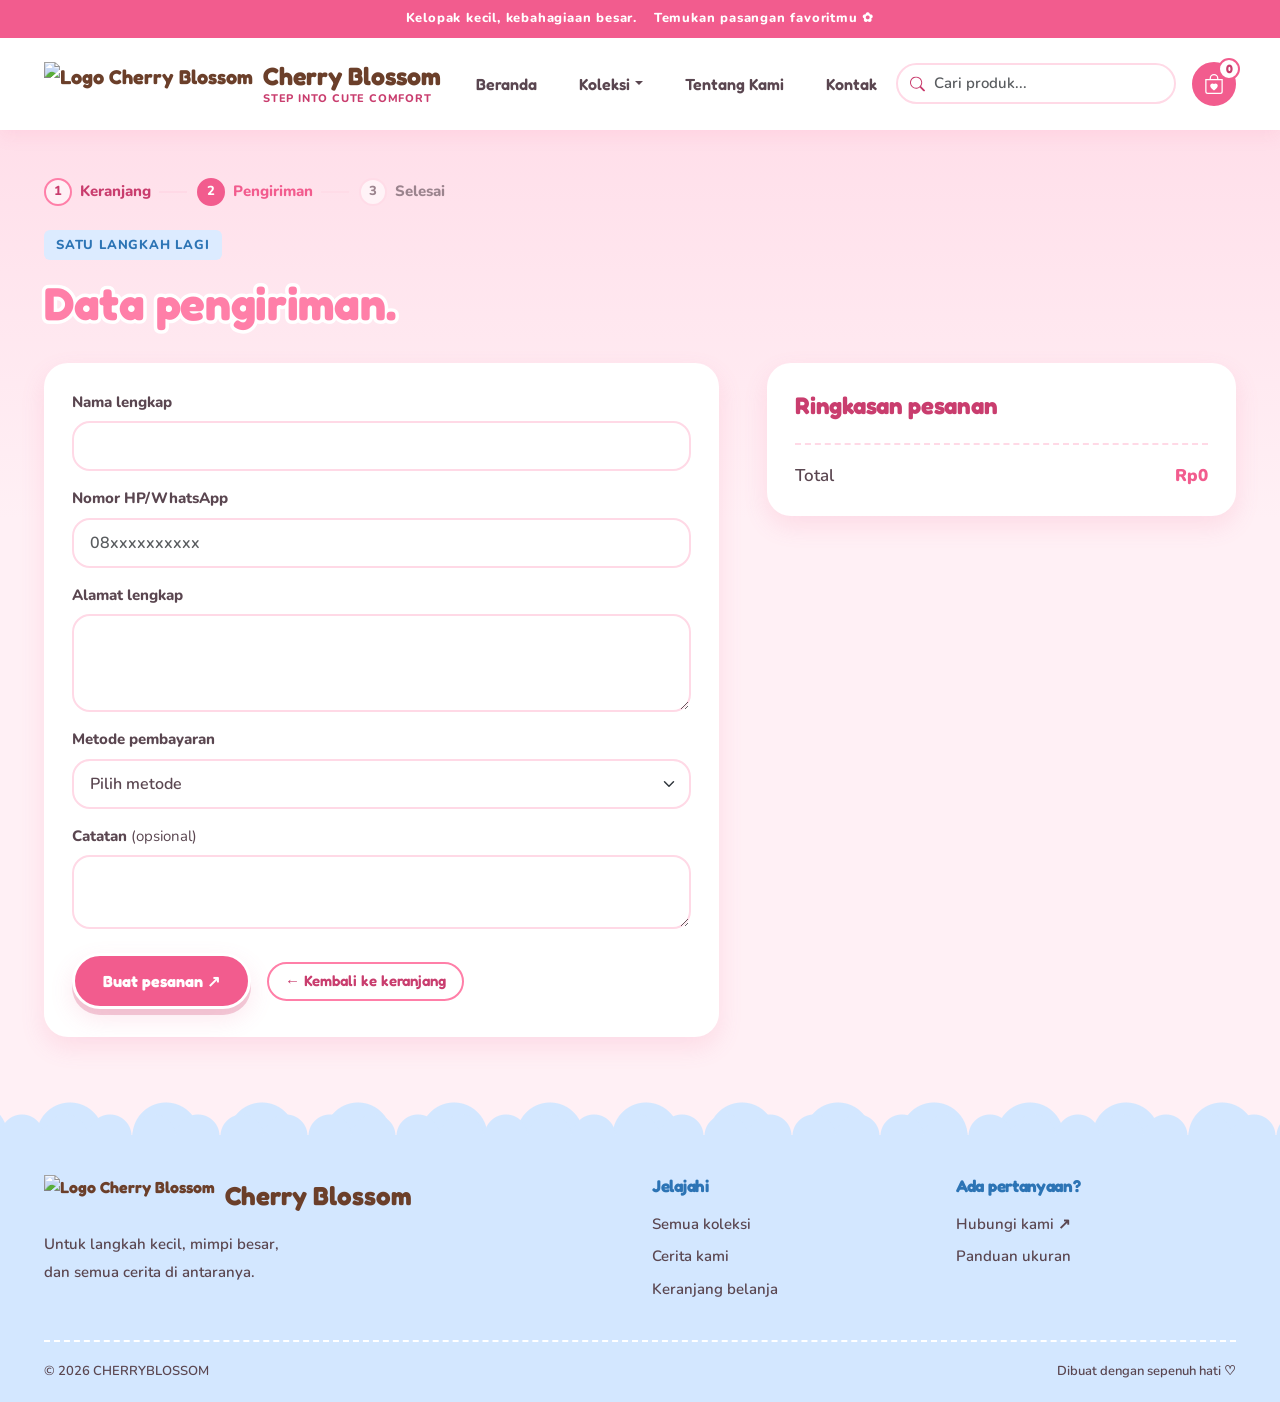
==== checkout.html @ 0c317d02 "Perbaikan gambar hero dan pencarian navbar" ====
<!doctype html>
<html lang="id">
<head>
    <meta charset="utf-8">
    <meta name="viewport" content="width=device-width, initial-scale=1">
    <meta name="description" content="CHERRYBLOSSOM — koleksi sepatu dan sandal pastel untuk langkah kecil dan besar.">
    <title>Pengiriman | CHERRYBLOSSOM</title>
    <link rel="stylesheet" href="css/bootstrap.min.css">
    <link rel="stylesheet" href="css/style.css">
</head>
<body>
    <a class="skip" href="#utama">Langsung ke konten</a>

    <!-- ===== HEADER ===== -->
    <header>
        <!-- ===== PENGUMUMAN ===== -->
        <div class="announcement">Kelopak kecil, kebahagiaan besar. <span>Temukan pasangan favoritmu ✿</span></div>

        <!-- ===== NAVBAR ===== -->
        <nav class="navbar navbar-expand-lg container">
            <a class="navbar-brand" href="index.html">
                <img class="brand-logo" src="images/logo.png" alt="Logo Cherry Blossom">
                <span class="brand-text">Cherry Blossom<span class="brand-sub">STEP INTO CUTE COMFORT</span></span>
            </a>
            <!-- Tombol keranjang: ikon tas bulat + angka jumlah barang (badge di pojok kanan atas) -->
            <a class="bag active ms-auto me-2 me-lg-0 order-lg-last" href="keranjang.html" aria-label="Keranjang" title="Keranjang" aria-current="page">
                <svg xmlns="http://www.w3.org/2000/svg" width="20" height="20" fill="currentColor" class="bi bi-bag-heart" viewBox="0 0 16 16" aria-hidden="true">
                    <path fill-rule="evenodd" d="M10.5 3.5a2.5 2.5 0 0 0-5 0V4h5zm1 0V4H15v10a2 2 0 0 1-2 2H3a2 2 0 0 1-2-2V4h3.5v-.5a3.5 3.5 0 1 1 7 0M14 14V5H2v9a1 1 0 0 0 1 1h10a1 1 0 0 0 1-1M8 7.993c1.664-1.711 5.825 1.283 0 5.132-5.825-3.85-1.664-6.843 0-5.132"/>
                </svg>
                <span id="cart-count" class="bag-count">0</span>
            </a>
            <button class="navbar-toggler" type="button" data-bs-toggle="collapse" data-bs-target="#menu" aria-controls="menu" aria-expanded="false" aria-label="Buka menu">
                <span class="navbar-toggler-icon"></span>
            </button>
            <div class="collapse navbar-collapse" id="menu">
                <ul class="navbar-nav mx-auto">
                    <li class="nav-item"><a class="nav-link" href="index.html">Beranda</a></li>
                    <li class="nav-item dropdown">
                        <!-- Dropdown Bootstrap (dibuka oleh bootstrap.bundle.min.js, tanpa JS tambahan) -->
                        <a class="nav-link dropdown-toggle" href="#" role="button" data-bs-toggle="dropdown" aria-expanded="false">Koleksi</a>
                        <ul class="dropdown-menu">
                            <li><a class="dropdown-item" href="produk.html">Semua koleksi</a></li>
                            <li><a class="dropdown-item" href="produk.html?kategori=Anak">Koleksi anak</a></li>
                            <li><a class="dropdown-item" href="produk.html?kategori=Dewasa">Koleksi dewasa</a></li>
                            <li><hr class="dropdown-divider"></li>
                            <li><a class="dropdown-item" href="panduan-ukuran.html">Panduan ukuran</a></li>
                        </ul>
                    </li>
                    <li class="nav-item"><a class="nav-link" href="tentang.html">Tentang Kami</a></li>
                    <li class="nav-item"><a class="nav-link" href="kontak.html">Kontak</a></li>
                </ul>
                <!-- Pencarian navbar: mengirim ?cari= ke produk.html -->
                <form class="nav-search position-relative me-lg-3" action="produk.html" method="get" role="search">
                    <label for="nav-cari" class="visually-hidden">Cari produk</label>
                    <svg xmlns="http://www.w3.org/2000/svg" width="15" height="15" fill="currentColor" class="bi bi-search nav-search-icon position-absolute top-50 translate-middle-y" viewBox="0 0 16 16" aria-hidden="true">
                        <path d="M11.742 10.344a6.5 6.5 0 1 0-1.397 1.398h-.001q.044.06.098.115l3.85 3.85a1 1 0 0 0 1.415-1.414l-3.85-3.85a1 1 0 0 0-.115-.1zM12 6.5a5.5 5.5 0 1 1-11 0 5.5 5.5 0 0 1 11 0"/>
                    </svg>
                    <input id="nav-cari" class="form-control" type="search" name="cari" placeholder="Cari produk...">
                </form>
            </div>
        </nav>
    </header>

    <main id="utama">

        <!-- ===== PEMBUKA HALAMAN + PENANDA LANGKAH ===== -->
        <section class="page-intro container pt-5 pb-4">
            <!-- Penanda langkah: done = selesai, active = sedang berjalan -->
            <ol class="checkout-steps list-unstyled d-flex flex-wrap align-items-center mb-4" aria-label="Langkah belanja">
                <li class="step done"><a href="keranjang.html"><span class="step-num">1</span>Keranjang</a></li>
                <li id="step-2" class="step active" aria-current="step"><span class="step-num">2</span>Pengiriman</li>
                <li id="step-3" class="step"><span class="step-num">3</span>Selesai</li>
            </ol>
            <div class="badge eyebrow">SATU LANGKAH LAGI</div>
            <h1>Data pengiriman.</h1>
        </section>

        <section class="container pb-5">

            <!-- Pesan jika keranjang kosong (ditampilkan oleh js/script.js) -->
            <div id="checkout-empty" class="empty-state" hidden>
                <h2>Keranjangmu masih kosong</h2>
                <p>Pilih dulu pasangan favoritmu, ya.</p>
                <a class="btn btn-cherry" href="produk.html">Jelajahi koleksi ↗</a>
            </div>

            <div id="checkout-content" class="row g-4 g-lg-5">

                <!-- Form data pengiriman (validasi cukup dengan atribut HTML) -->
                <div class="col-lg-7">
                    <form id="checkout-form" class="summary">
                        <div class="mb-3">
                            <label for="co-name" class="form-label">Nama lengkap</label>
                            <input id="co-name" name="nama" type="text" class="form-control" minlength="3" required autocomplete="name">
                        </div>
                        <div class="mb-3">
                            <label for="co-phone" class="form-label">Nomor HP/WhatsApp</label>
                            <input id="co-phone" name="hp" type="tel" class="form-control" placeholder="08xxxxxxxxxx" pattern="[0-9]{10,13}" title="Isi 10–13 digit angka, tanpa spasi atau tanda strip" required autocomplete="tel">
                        </div>
                        <div class="mb-3">
                            <label for="co-address" class="form-label">Alamat lengkap</label>
                            <textarea id="co-address" name="alamat" class="form-control" rows="3" required autocomplete="street-address"></textarea>
                        </div>
                        <div class="mb-3">
                            <label for="co-payment" class="form-label">Metode pembayaran</label>
                            <select id="co-payment" name="pembayaran" class="form-select" required>
                                <option value="">Pilih metode</option>
                                <option>Transfer bank</option>
                                <option>E-wallet</option>
                                <option>Bayar di tempat/COD</option>
                            </select>
                        </div>
                        <div class="mb-4">
                            <label for="co-note" class="form-label">Catatan <span class="fw-normal">(opsional)</span></label>
                            <textarea id="co-note" name="catatan" class="form-control" rows="2"></textarea>
                        </div>
                        <div class="d-flex flex-wrap align-items-center gap-3">
                            <button class="btn btn-cherry" type="submit">Buat pesanan ↗</button>
                            <a class="btn btn-sm rounded-pill btn-outline-cherry" href="keranjang.html">← Kembali ke keranjang</a>
                        </div>
                    </form>
                </div>

                <!-- Ringkasan pesanan (diisi js/script.js dari keranjang) -->
                <div class="col-lg-5">
                    <aside class="summary">
                        <h2>Ringkasan pesanan</h2>
                        <ul id="order-items" class="order-list list-unstyled mb-0"></ul>
                        <div class="total d-flex justify-content-between gap-2 mt-3">
                            <span>Total</span>
                            <strong id="order-total">Rp0</strong>
                        </div>
                    </aside>
                </div>

            </div>
        </section>

    </main>

    <!-- ===== POP-UP PESANAN BERHASIL (Modal Bootstrap) =====
         data-bs-backdrop="static": modal hanya ditutup lewat tombolnya -->
    <div class="modal fade" id="order-modal" tabindex="-1" aria-labelledby="order-modal-title" aria-hidden="true" data-bs-backdrop="static" data-bs-keyboard="false">
        <div class="modal-dialog modal-dialog-centered">
            <div class="modal-content success-modal">
                <div class="modal-body">
                    <img class="success-maskot" src="images/dekor/maskot.svg" alt="" aria-hidden="true">
                    <h2 class="modal-title" id="order-modal-title">Pesanan berhasil!</h2>
                    <p id="order-modal-text">Terima kasih! Pesananmu sudah kami terima.</p>
                    <div class="d-flex flex-wrap justify-content-center gap-2">
                        <a class="btn btn-cherry" href="index.html">Kembali ke beranda</a>
                        <a class="btn rounded-pill btn-outline-cherry" href="produk.html">Belanja lagi</a>
                    </div>
                </div>
            </div>
        </div>
    </div>

    <!-- ===== FOOTER ===== -->
    <footer>
        <div class="container">
            <div class="row gy-4">
                <div class="col-md-6">
                    <a class="footer-brand" href="index.html">
                        <img class="brand-logo" src="images/logo.png" alt="Logo Cherry Blossom">
                        <span class="brand-text">Cherry Blossom</span>
                    </a>
                    <p>Untuk langkah kecil, mimpi besar,<br>dan semua cerita di antaranya.</p>
                </div>
                <div class="col-6 col-md-3">
                    <h2>Jelajahi</h2>
                    <a href="produk.html">Semua koleksi</a>
                    <a href="tentang.html">Cerita kami</a>
                    <a href="keranjang.html">Keranjang belanja</a>
                </div>
                <div class="col-6 col-md-3">
                    <h2>Ada pertanyaan?</h2>
                    <a href="kontak.html">Hubungi kami ↗</a>
                    <a href="panduan-ukuran.html">Panduan ukuran</a>
                </div>
            </div>
            <div class="footer-bottom d-flex flex-column flex-md-row justify-content-between gap-2">
                <span>© 2026 CHERRYBLOSSOM</span>
                <span>Dibuat dengan sepenuh hati ♡</span>
            </div>
        </div>
    </footer>

    <!-- ===== SCRIPT ===== -->
    <script src="js/bootstrap.bundle.min.js"></script>
    <script src="js/script.js"></script>
</body>
</html>
---- css/style.css ----
/* =========================================================
   STYLE.CSS — Gaya CHERRYBLOSSOM
   Tata letak (grid, kolom, jarak) memakai Bootstrap.
   File ini hanya mengatur warna, huruf, sudut bulat, bayangan,
   dan hiasan (awan, kelopak, maskot) agar sesuai tema pastel.
   ========================================================= */

/* Memuat font lokal (Fredoka & Nunito) */
@import url('fonts.css');


/* ===== 1. PALET WARNA ===== */
:root {
    --pink-bg: #FFD9E6;      /* latar utama */
    --pink-soft: #FFF0F5;    /* latar lembut */
    --pink: #FF7FA8;         /* aksen utama, judul */
    --pink-strong: #F25C8E;  /* tombol, harga */
    --blue-sky: #D3E7FF;     /* latar biru langit */
    --blue: #5AB0F0;         /* aksen kedua */
    --lilac: #CDBBF5;        /* aksen tambahan */
    --brown: #6B3F2A;        /* logo */
    --text: #5A4650;         /* teks isi */
    --white: #FFFFFF;

    /* Warna lebih tua untuk teks kecil agar mudah dibaca */
    --pink-deep: #C93D6E;
    --blue-deep: #2C74B5;

    /* Bayangan yang sering dipakai */
    --shadow-pink: 0 10px 24px rgba(242, 92, 142, .14);
    --shadow-soft: 0 6px 16px rgba(90, 70, 80, .08);
}


/* ===== 2. DASAR ===== */
body {
    font-family: 'Nunito', sans-serif;
    font-weight: 600;
    font-size: 1rem;
    color: var(--text);
    /* Latar pink yang memudar ke pink lembut */
    background: var(--pink-soft) linear-gradient(180deg, var(--pink-bg) 0, var(--pink-soft) 520px) no-repeat;
}

a {
    color: inherit;
    text-decoration: none;
}

a:hover {
    color: var(--pink-deep);
}

p {
    line-height: 1.85;
    color: var(--text);
}

/* Garis fokus saat memakai keyboard (Tab) */
a:focus-visible,
button:focus-visible,
.btn:focus-visible {
    outline: 3px solid var(--pink-deep);
    outline-offset: 3px;
}

.container {
    max-width: 1216px;
}


/* ===== 3. JUDUL GAYA STIKER =====
   Huruf Fredoka tebal + outline putih (text-stroke).
   paint-order membuat outline digambar di belakang huruf. */
h1,
h2,
h3,
.btn {
    font-family: 'Fredoka', 'Nunito', sans-serif;
}

h1,
h2 {
    font-weight: 700;
    color: var(--pink);
    letter-spacing: -.3px;
    -webkit-text-stroke: 6px var(--white);
    paint-order: stroke fill;
}

h1 {
    font-size: clamp(2.25rem, 4vw, 3.625rem);
    line-height: 1.2;
}

h2 {
    font-size: 2.125rem;
    line-height: 1.25;
}

h3 {
    font-weight: 600;
    color: var(--text);
}

/* Bagian kedua judul (<em>) berwarna biru */
h1 em,
h2 em {
    font-style: normal;
    color: var(--blue);
}

/* Judul kecil di dalam kartu tidak memakai outline */
.summary h2,
.detail-extra h2,
.cart-row h2,
footer h2,
.empty-state h2 {
    -webkit-text-stroke: 0;
}


/* ===== 4. LABEL PILL, TOMBOL, TAUTAN ===== */

/* Eyebrow: label slogan kecil di atas judul (dipakai bersama class "badge").
   Dibuat seperti label, bukan tombol: latar lembut, tanpa bayangan.
   Warna dibuat kontras dengan latar di belakangnya:
   - .eyebrow       : biru muda, untuk latar pink (halaman, kartu Dewasa)
   - .eyebrow-pink  : pink muda, untuk latar biru (hero, kartu Anak, promo) */
.eyebrow {
    background: #DCEBFF;
    color: var(--blue-deep);
    border-radius: 6px;
    padding: 6px 12px;
    font-size: 0.8125rem;
    font-weight: 800;
    letter-spacing: .8px;
    line-height: 1.4;
    white-space: normal;
    margin-bottom: 16px;
}

/* Versi pink untuk area/kartu berwarna biru */
.eyebrow-pink {
    background: #FFE3EC;
    color: var(--pink-deep);
}

/* Titik pink kecil di dalam eyebrow */
.eyebrow span {
    display: inline-block;
    background: var(--pink);
    border-radius: 50%;
    width: 7px;
    height: 7px;
    margin-right: 7px;
}

/* Tombol utama pink berbentuk pill */
.btn-cherry {
    background: var(--pink-strong);
    color: var(--white);
    border: 3px solid var(--white);
    border-radius: 50px;
    padding: 13px 28px;
    font-size: 1rem;
    font-weight: 700;
    box-shadow: 0 6px 0 rgba(201, 61, 110, .25), var(--shadow-pink);
}

.btn-cherry:hover,
.btn-cherry:focus-visible {
    background: var(--pink-deep);
    color: var(--white);
    border-color: var(--white);
}

.btn-cherry:disabled {
    background: var(--pink);
    border-color: var(--white);
    opacity: .6;
}

.btn-cherry span {
    margin-left: 14px;
}

/* Tombol pill kecil bergaris tepi (dipakai bersama "btn btn-sm rounded-pill")
   untuk link yang berdiri sendiri. Saat hover, latar terisi warna. */
.btn-outline-cherry,
.btn-outline-langit {
    border: 2px solid;
    background: var(--white);
    padding: 6px 16px;
    font-size: 0.9375rem;
    font-weight: 600;
}

/* Versi pink */
.btn-outline-cherry {
    border-color: var(--pink);
    color: var(--pink-deep);
}

.btn-outline-cherry:hover,
.btn-outline-cherry:focus-visible {
    background: var(--pink-strong);
    border-color: var(--pink-strong);
    color: var(--white);
}

/* Versi biru (kartu kategori Anak) */
.btn-outline-langit {
    border-color: var(--blue);
    color: var(--blue-deep);
}

.btn-outline-langit:hover,
.btn-outline-langit:focus-visible {
    background: var(--blue-deep);
    border-color: var(--blue-deep);
    color: var(--white);
}

/* Saat seluruh kartu kategori disentuh mouse, tombolnya ikut terisi warna */
.category.pink:hover .btn-outline-cherry {
    background: var(--pink-strong);
    border-color: var(--pink-strong);
    color: var(--white);
}

.category.blue:hover .btn-outline-langit {
    background: var(--blue-deep);
    border-color: var(--blue-deep);
    color: var(--white);
}

/* Link di dalam kalimat: tanpa garis bawah, pink tebal */
p a {
    color: var(--pink-deep);
    font-weight: 800;
}

p a:hover {
    color: #9E2D55;
}


/* ===== 5. DEKORASI (awan & kelopak) =====
   Hanya dipakai di hero, kartu kategori, banner promo, dan cerita.
   Gambar diletakkan di sudut section (position absolute) dan berada
   di belakang konten (z-index -1). Di HP disembunyikan dengan
   class Bootstrap "d-none d-md-block". */
.has-decor {
    position: relative;
    isolation: isolate;
}

.decor {
    position: absolute;
    pointer-events: none;
    z-index: -1;
}

/* Awan */
.decor-awan {
    width: 96px;
    filter: drop-shadow(0 6px 8px rgba(242, 92, 142, .14));
}

.decor-awan.kecil {
    width: 64px;
}

/* Kelopak sakura (dibuat transparan, sedikit miring) */
.decor-kelopak {
    width: 54px;
    opacity: .3;
    transform: rotate(-18deg);
}

/* Posisi hiasan: t = atas, b = bawah, l = kiri, r = kanan, c = tengah */
.pos-tl { top: 20px; left: 3%; }
.pos-tc { top: 14px; left: 46%; }
.pos-bl { bottom: 20px; left: 3%; }
.pos-br { bottom: 20px; right: 3%; }


/* ===== 6. HEADER: PENGUMUMAN & NAVBAR ===== */

/* Header tetap menempel di atas saat halaman di-scroll */
header {
    position: sticky;
    top: 0;
    z-index: 1030;
    background: var(--white);
    box-shadow: 0 4px 18px rgba(242, 92, 142, .10);
}

/* Agar tautan "Langsung ke konten" tidak tertutup header */
#utama {
    scroll-margin-top: 140px;
}

/* Bar pengumuman pink */
.announcement {
    text-align: center;
    background: var(--pink-strong);
    color: var(--white);
    font-size: 0.8125rem;
    font-weight: 800;
    letter-spacing: .8px;
    padding: 9px 10px;
}

.announcement span {
    margin-left: 12px;
}

.navbar {
    min-height: 92px;
    /* Kembalikan jarak samping 12px seperti .container lain
       (bawaan .navbar Bootstrap membuatnya 0, sehingga badge
       keranjang keluar dari tepi layar) */
    padding-left: 12px;
    padding-right: 12px;
}

/* Logo: maskot + tulisan "Cherry Blossom" */
.navbar-brand,
.footer-brand {
    display: inline-flex;
    align-items: center;
    gap: 10px;
    font-family: 'Fredoka', 'Nunito', sans-serif;
    font-weight: 700;
    color: var(--brown);
}

.navbar-brand:hover,
.footer-brand:hover {
    color: var(--brown);
}

/* Logo (images/logo.png): polos tanpa efek, tinggi tetap,
   lebar mengikuti proporsi gambar */
.brand-logo {
    height: 44px;
    width: auto;
}

/* Tulisan "Cherry Blossom": polos, tanpa outline/bayangan */
.brand-text {
    font-size: 1.5625rem;
    line-height: 1.05;
}

/* Slogan kecil di bawah logo */
.brand-sub {
    display: block;
    font-family: 'Nunito', sans-serif;
    font-size: 0.6875rem;
    font-weight: 800;
    letter-spacing: .8px;
    margin-top: 4px;
    color: var(--pink-deep);
    -webkit-text-stroke: 0;
}

.navbar-nav {
    gap: 6px;
}

/* Menu navbar berbentuk pill.
   Selector ".navbar .navbar-nav .nav-link" dipakai agar padding
   bawaan Bootstrap tertimpa. */
.navbar .navbar-nav .nav-link {
    font-family: 'Fredoka', 'Nunito', sans-serif;
    font-size: 1rem;
    font-weight: 600;
    color: var(--text);
    border-radius: 50px;
    padding: 8px 18px;
}

/* Hover: latar pink tipis */
.navbar .navbar-nav .nav-link:hover {
    background: var(--pink-soft);
    color: var(--pink-strong);
}

/* Menu aktif: latar pill pink lembut, teks pink */
.navbar .navbar-nav .nav-link.active {
    background: #FFE3EC;
    color: var(--pink-strong);
}

/* Pencarian kecil di navbar: pill, ikon di dalam kolom */
.nav-search {
    width: 280px;   /* layar xl; di 992-1199px dibuat 220px */
}

.nav-search-icon {
    left: 14px;
    color: var(--pink-deep);
    pointer-events: none;   /* klik tetap mengenai input */
}

.nav-search .form-control {
    border-radius: 50px;
    padding: 7px 14px 7px 36px;
    font-size: 0.9375rem;
}

/* Cincin fokus menu navbar: pink (menimpa biru bawaan Bootstrap) */
.navbar .nav-link:focus-visible {
    box-shadow: 0 0 0 4px rgba(255, 127, 168, .35);
}

/* Dropdown "Koleksi": menu putih bersudut bulat, hover pink lembut */
.navbar .dropdown-menu {
    border: 0;
    border-radius: 18px;
    padding: 8px;
    box-shadow: var(--shadow-pink);
}

.navbar .dropdown-item {
    font-family: 'Fredoka', 'Nunito', sans-serif;
    font-weight: 600;
    color: var(--text);
    border-radius: 12px;
    padding: 8px 14px;
}

.navbar .dropdown-item:hover,
.navbar .dropdown-item:focus {
    background: var(--pink-soft);
    color: var(--text);
}

/* Item halaman yang sedang dibuka (menimpa biru bawaan Bootstrap) */
.navbar .dropdown-item.active,
.navbar .dropdown-item:active {
    background: #FFE3EC;
    color: var(--pink-strong);
}

.navbar .dropdown-divider {
    border-color: var(--pink-soft);
    margin: 6px 4px;
}

.navbar-toggler {
    border: 2px solid var(--pink-bg);
    border-radius: 14px;
}

/* Tombol keranjang: ikon tas di dalam lingkaran 44x44px */
.bag {
    position: relative;          /* patokan posisi badge angka */
    display: inline-flex;
    align-items: center;
    justify-content: center;
    width: 44px;
    height: 44px;
    flex-shrink: 0;
    background: var(--pink-soft);
    border: 2px solid var(--pink-bg);
    border-radius: 50%;
    color: var(--pink-deep);
}

.bag:hover {
    background: var(--pink-bg);
}

/* Tombol keranjang aktif (di halaman keranjang.html) */
.bag.active,
.bag.active:hover {
    background: var(--pink-strong);
    border-color: var(--pink-strong);
    color: var(--white);
}

/* Angka tetap terbaca: lingkaran putih, angka pink */
.bag.active .bag-count {
    background: var(--white);
    border-color: var(--pink-strong);
    color: var(--pink-deep);
}

/* Badge angka jumlah barang di pojok kanan atas ikon */
.bag-count {
    position: absolute;
    top: -6px;
    right: -6px;
    min-width: 22px;
    height: 22px;
    padding: 0 5px;
    background: var(--pink-strong);
    border: 2px solid var(--white);
    border-radius: 50px;
    color: var(--white);
    font-family: 'Fredoka', 'Nunito', sans-serif;
    font-size: 0.75rem;
    font-weight: 700;
    line-height: 18px;
    text-align: center;
}


/* ===== 7. HERO / CAROUSEL (beranda) ===== */
.hero-section {
    position: relative;
    isolation: isolate;
    overflow: hidden;
    /* Gradasi biru langit ke biru muda */
    background: linear-gradient(115deg, var(--blue-sky) 0%, #EAF4FF 100%);
    padding-bottom: 26px;
}

/* Tepi bawah hero bergelombang seperti awan (lingkaran berderet) */
.hero-section::after {
    content: "";
    position: absolute;
    left: 0;
    right: 0;
    bottom: -1px;
    height: 34px;
    background:
        radial-gradient(circle at 50% 100%, var(--pink-soft) 21px, transparent 22px) 0 100% / 44px 22px repeat-x,
        radial-gradient(circle at 50% 100%, var(--pink-soft) 33px, transparent 34px) 18px 100% / 92px 34px repeat-x;
    z-index: 1;
    pointer-events: none;
}

/* Ruang di bawah slide untuk indikator & tombol */
.hero-section .carousel {
    padding-bottom: 64px;
}

/* Ruang di dalam setiap slide. .carousel-inner Bootstrap memakai
   overflow: hidden, jadi tanpa padding ini outline putih judul dan
   label bisa terpotong di tepi. */
.hero-section .carousel-item {
    padding: 36px 16px 8px;
}

/* Tinggi minimal setiap slide agar tidak "melompat" saat berganti */
.hero-section .carousel-item > .row {
    min-height: 500px;
}

/* Hiasan kiri bawah hero dinaikkan agar tidak tertutup tepi awan */
.hero-section .pos-bl {
    bottom: 80px;
}

.hero-copy h1 {
    font-size: clamp(2.625rem, 4.6vw, 4.125rem);
    -webkit-text-stroke: 8px var(--white);
    margin-bottom: 22px;
}

.hero-copy p {
    font-family: 'Fredoka', 'Nunito', sans-serif;
    font-size: 1.1875rem;
    line-height: 1.55;
    font-weight: 500;
    margin-bottom: 28px;
}

/* Wadah gambar slide. Padding memberi ruang di sudut untuk maskot & bintang. */
.hero-art {
    position: relative;
    padding: 24px;
}

/* Gambar slide: PNG transparan tanpa kotak. object-fit: contain
   membuat sepatu tampil utuh; bayangan mengikuti bentuk gambar. */
.hero-foto {
    display: block;
    width: 100%;
    aspect-ratio: 1 / 1;     /* tinggi area gambar sama di kelima slide */
    max-height: 440px;
    margin: 0 auto;
    object-fit: contain;
    filter: drop-shadow(0 18px 24px rgba(90, 120, 170, 0.18));
}

/* Maskot (kanan atas) & bintang ✧ (kiri bawah), tetap di dalam .hero-art */
.flower {
    position: absolute;
    z-index: 2;
}

.f1 {
    right: 8px;
    top: 8px;
    width: 76px;
    transform: rotate(14deg);
    filter: drop-shadow(0 6px 8px rgba(242, 92, 142, .25));
}

.f2 {
    font-size: 3rem;
    line-height: 1;
    bottom: 12px;
    left: 12px;
    color: var(--blue);
    -webkit-text-stroke: 4px var(--white);
    paint-order: stroke fill;
}

/* Indikator carousel: titik pink, yang aktif lebih panjang */
.hero-section .carousel-indicators {
    margin-bottom: 18px;
}

.hero-section .carousel-indicators [data-bs-target] {
    width: 10px;
    height: 10px;
    border: 2px solid var(--white);
    border-radius: 50%;
    background: var(--pink);
    opacity: .6;
}

.hero-section .carousel-indicators .active {
    width: 30px;
    border-radius: 10px;
    opacity: 1;
}

/* Tombol bawaan Bootstrap (prev/next) dibuat bulat putih di kanan bawah */
.carousel-control-prev,
.carousel-control-next {
    top: auto;
    bottom: 8px;
    width: 44px;
    height: 44px;
    border-radius: 50%;
    background: var(--white);
    color: var(--pink-strong);
    font-size: 1.125rem;
    font-weight: 800;
    opacity: 1;
    box-shadow: var(--shadow-pink);
}

.carousel-control-prev {
    left: auto;
    right: 64px;
}

.carousel-control-next {
    right: 10px;
}

.carousel-control-prev:hover,
.carousel-control-prev:focus,
.carousel-control-next:hover,
.carousel-control-next:focus {
    color: var(--pink-deep);
    opacity: 1;
}


/* ===== 8. KARTU KEUNGGULAN (4 kartu kecil di bawah hero) ===== */
.fitur-card {
    border: 0;
    border-radius: 24px;
    background: var(--white);
    box-shadow: var(--shadow-pink);
}

.fitur-card h3 {
    font-size: 1.0625rem;
    margin: 12px 0 6px;
}

.fitur-card p {
    font-size: 0.9375rem;
    line-height: 1.6;
    color: var(--text);
}

/* Ikon bulat kecil di atas judul */
.fitur-icon {
    display: inline-flex;
    align-items: center;
    justify-content: center;
    width: 46px;
    height: 46px;
    border-radius: 50%;
    font-size: 1.375rem;
    background: var(--pink-soft);
    color: var(--pink-strong);
}

/* Warna ikon berbeda untuk kartu ke-2, ke-3, ke-4 */
.fitur .col-6:nth-child(2) .fitur-icon {
    background: var(--blue-sky);
    color: var(--blue-deep);
}

.fitur .col-6:nth-child(3) .fitur-icon {
    background: #EEE7FD;
    color: #7A5BC7;
}

.fitur .col-6:nth-child(4) .fitur-icon {
    background: var(--pink-bg);
    color: var(--pink-deep);
}


/* ===== 9. JUDUL SECTION BERSELOTIP ===== */
.section-heading .eyebrow {
    margin-bottom: 12px;
}

.section-heading h2 {
    font-size: 2rem;
    margin: 0;
}

/* Judul berada di atas "selotip" putih semi-transparan */
.section-heading h2,
.story-teaser h2,
.judul-tengah {
    position: relative;
    display: table;   /* selebar teks, tapi tetap di baris sendiri */
    padding: 4px 18px;
    z-index: 0;
}

/* Judul selotip yang diletakkan di tengah */
.judul-tengah {
    font-size: 2rem;
    margin: 0 auto 14px;
}

.judul-tengah::before {
    content: "";
    position: absolute;
    inset: 8px -4px 2px;
    background: rgba(255, 255, 255, .72);
    transform: rotate(-1.5deg);
    z-index: -1;
    clip-path: polygon(0 10%, 3% 0, 50% 4%, 97% 0, 100% 12%, 98% 50%, 100% 90%, 96% 100%, 50% 95%, 3% 100%, 0 88%, 2% 50%);
}

.section-heading h2::before,
.story-teaser h2::before {
    content: "";
    position: absolute;
    inset: 8px -4px 2px;
    background: rgba(255, 255, 255, .72);
    transform: rotate(-1.5deg);
    z-index: -1;
    /* Tepi bergerigi seperti selotip yang disobek */
    clip-path: polygon(0 10%, 3% 0, 50% 4%, 97% 0, 100% 12%, 98% 50%, 100% 90%, 96% 100%, 50% 95%, 3% 100%, 0 88%, 2% 50%);
}


/* ===== 10. KARTU PRODUK ===== */
.product-card {
    background: var(--white);
    border: 3px solid var(--white);
    border-radius: 24px;
    overflow: hidden;
    box-shadow: var(--shadow-pink);
    transition: transform .25s;
}

/* Kartu naik sedikit saat disentuh mouse */
.product-card:hover {
    transform: translateY(-6px);
}

/* Foto persegi, latar pink & biru bergantian */
.product-photo {
    position: relative;
    display: block;
    background: #F7F4F6;     /* latar netral selama foto dimuat */
    border-radius: 20px;
    overflow: hidden;
    aspect-ratio: 1 / 1;
}

/* Foto tampil dengan warna asli, mengisi kotak persegi */
.product-photo img {
    width: 100%;
    height: 100%;
    object-fit: cover;
}

/* Tag Dewasa/Anak (badge pill) */
.product-tag {
    position: absolute;
    left: 10px;
    top: 10px;
    background: var(--white);
    color: var(--pink-deep);
    padding: 5px 12px;
    font-size: 0.8125rem;
    font-weight: 800;
    box-shadow: var(--shadow-soft);
    z-index: 1;
}

.product-item:nth-child(even) .product-tag {
    color: var(--blue-deep);
}

/* Isi kartu produk (diawali .product-card agar tidak mengenai card lain) */
.product-card .card-body {
    position: relative;
    padding: 14px 16px 18px;
    text-align: center;
}

/* Info kecil: "SEPATU · Merah muda" */
.product-card .card-body small {
    display: block;
    font-size: 0.8125rem;
    font-weight: 800;
    letter-spacing: .3px;
    opacity: .8;
}

/* Nama produk di dalam pill */
.product-card .card-body h3 {
    font-size: 1.0625rem;
    margin: 8px 0;
}

.product-card .card-body h3 a {
    display: inline-block;
    background: var(--pink-soft);
    border: 2px solid var(--pink-bg);
    color: var(--pink-deep);
    border-radius: 50px;
    padding: 4px 14px;
}

.product-item:nth-child(even) .card-body h3 a {
    background: #EEF5FF;
    border-color: var(--blue-sky);
    color: var(--blue-deep);
}

.price {
    font-family: 'Fredoka', 'Nunito', sans-serif;
    font-size: 1.1875rem;
    font-weight: 700;
    color: var(--pink-strong);
}

/* Tombol panah bulat di pojok kartu */
.card-arrow {
    position: absolute;
    bottom: 14px;
    right: 14px;
    background: var(--pink-soft);
    color: var(--pink-strong);
    border-radius: 50%;
    width: 30px;
    height: 30px;
    text-align: center;
    line-height: 30px;
    font-weight: 800;
}

.card-arrow:hover {
    background: var(--pink-strong);
    color: var(--white);
}


/* ===== 11. KARTU KATEGORI ANAK (biru) / DEWASA (pink) ===== */
.category {
    gap: 16px;
    padding: 36px;
    border: 4px solid var(--white);
    border-radius: 28px;
    overflow: hidden;
    box-shadow: var(--shadow-pink);
}

.category.blue {
    background: linear-gradient(140deg, var(--blue-sky), #EAF3FF);
}

.category.pink {
    background: linear-gradient(140deg, var(--pink-bg), var(--pink-soft));
}

.category h2 {
    font-size: 1.8125rem;
    margin: 15px 0;
}

.category.blue h2 {
    color: var(--blue);
}

/* Gambar awan + maskot di kanan kartu */
.category-art {
    position: relative;
    flex-shrink: 0;
    width: 150px;
    height: 130px;
}

.category-awan,
.category-maskot {
    position: absolute;
    filter: drop-shadow(0 6px 8px rgba(242, 92, 142, .2));
}

/* Anak: awan besar, maskot kecil */
.blue .category-awan {
    width: 150px;
    bottom: 6px;
    left: 0;
}

.blue .category-maskot {
    width: 66px;
    top: 4px;
    right: 14px;
    transform: rotate(14deg);
}

/* Dewasa: maskot besar, awan kecil */
.pink .category-maskot {
    width: 118px;
    top: 0;
    right: 8px;
    transform: rotate(-10deg);
}

.pink .category-awan {
    width: 80px;
    bottom: 0;
    left: 0;
}


/* ===== 12. CERITA SINGKAT (beranda) ===== */
.story-maskot {
    display: block;
    width: 70px;
    margin: 0 auto 10px;
    filter: drop-shadow(0 6px 8px rgba(242, 92, 142, .25));
}

.story-teaser h2 {
    margin-left: auto;
    margin-right: auto;
}

.story-teaser p {
    margin: 20px 0;
}


/* ===== 13. FOOTER (langit biru dengan tepi awan) ===== */
footer {
    position: relative;
    isolation: isolate;
    background: var(--blue-sky);
    padding: 40px 0 0;
    margin-top: 50px;
}

/* Tepi atas footer berbentuk deretan awan */
footer::before {
    content: "";
    position: absolute;
    left: 0;
    right: 0;
    top: -33px;
    height: 34px;
    background:
        radial-gradient(circle at 50% 100%, var(--blue-sky) 21px, transparent 22px) 0 100% / 44px 22px repeat-x,
        radial-gradient(circle at 50% 100%, var(--blue-sky) 33px, transparent 34px) 22px 100% / 96px 34px repeat-x;
    pointer-events: none;
}

.footer-brand .brand-logo {
    height: 40px;
}

.footer-brand .brand-text {
    font-size: 1.625rem;
}

footer p {
    font-size: 0.9375rem;
    margin-top: 16px;
}

footer h2 {
    font-size: 1.0625rem;
    color: var(--blue-deep);
    margin-bottom: 16px;
}

/* Link footer ditumpuk ke bawah */
footer .col-6 a {
    display: block;
    font-size: 0.9375rem;
    font-weight: 600;
    color: var(--text);
    margin-bottom: 10px;
}

footer .col-6 a:hover {
    color: var(--pink-strong);
}

.footer-bottom {
    border-top: 2px dashed var(--white);
    padding: 20px 0;
    margin-top: 30px;
    font-size: 0.8125rem;
}


/* ===== 14. PEMBUKA HALAMAN (selain beranda) ===== */
.page-intro h1 {
    font-size: 2.875rem;
    -webkit-text-stroke: 7px var(--white);
}

.page-intro p {
    margin-top: 16px;
}


/* ===== 15. KATALOG: FILTER & PENCARIAN (produk.html) ===== */
.catalog-toolbar {
    background: var(--white);
    border-radius: 24px;
    box-shadow: var(--shadow-pink);
}

/* Ikon kaca pembesar di dalam kolom pencarian (kiri) */
.search-icon {
    left: 18px;
    color: var(--pink-deep);
    pointer-events: none;   /* klik tetap mengenai input */
}

/* Kolom pencarian: lebar penuh di layar kecil, 280px di lg ke atas */
.search-box {
    width: 100%;
}

.search-box .form-control {
    padding: 8px 14px 8px 42px;   /* kiri diberi ruang untuk ikon */
    font-size: 0.9375rem;
}

@media (min-width: 992px) {
    .search-box {
        width: 280px;
    }
}

/* Label kecil "Kategori" dan "Jenis" */
.filter-label {
    font-size: 0.8125rem;
    font-weight: 800;
    color: var(--text);
    margin-right: 2px;
}

/* Garis tipis vertikal di antara dua grup filter */
.filter-divider {
    width: 2px;
    height: 28px;
    background: var(--pink-bg);
    border-radius: 2px;
}

/* Tombol filter (dipakai bersama class "btn rounded-pill"):
   tidak aktif = putih + border pink muda, aktif = pink tegas */
.filter {
    border: 2px solid var(--pink-bg);
    background: var(--white);
    color: var(--pink-deep);
    padding: 6px 16px;
    font-size: 0.9375rem;
    font-weight: 600;
}

.filter:hover,
.filter:focus-visible {
    background: var(--pink-soft);
    border-color: var(--pink-bg);
    color: var(--pink-deep);
}

.filter.active,
.filter.active:hover {
    background: var(--pink-strong);
    border-color: var(--pink-strong);
    color: var(--white);
}

/* Grup "Jenis": warna biru (grup "Kategori" tetap pink) */
.filter-biru {
    border-color: var(--blue-sky);
    color: var(--blue-deep);
}

.filter-biru:hover,
.filter-biru:focus-visible {
    background: #EEF5FF;
    border-color: var(--blue-sky);
    color: var(--blue-deep);
}

.filter-biru.active,
.filter-biru.active:hover {
    background: var(--blue);
    border-color: var(--blue);
    color: var(--white);
}


/* ===== 16. FORM (input membulat, fokus pink) ===== */
.form-control,
.form-select {
    border: 2px solid var(--pink-bg);
    border-radius: 18px;
    padding: 11px 16px;
    font-size: 1rem;
    font-weight: 600;
    color: var(--text);
}

.form-control:focus,
.form-select:focus {
    border-color: var(--pink);
    box-shadow: 0 0 0 4px rgba(255, 127, 168, .25);
}

.form-label {
    font-size: 0.9375rem;
    font-weight: 800;
}

.muted {
    font-size: 0.9375rem;
}

/* Pesan hasil (berhasil ditambahkan, form terkirim, dll.) */
.status-message {
    margin-top: 16px;
    font-size: 0.9375rem;
    font-weight: 800;
    color: var(--blue-deep);
}


/* ===== 17. DETAIL PRODUK (detail.html) ===== */

/* Breadcrumb Bootstrap dibuat pill putih */
.breadcrumb-small {
    display: inline-flex;
    background: var(--white);
    border-radius: 50px;
    padding: 6px 16px;
    font-size: 0.9375rem;
    box-shadow: var(--shadow-soft);
}

.breadcrumb-small a {
    color: var(--pink-deep);
}

.breadcrumb-small .active {
    color: var(--text);
}

.detail-photo {
    border-radius: 32px;
    border: 6px solid var(--white);
    background: #F7F4F6;
    aspect-ratio: 1 / 1;
    overflow: hidden;
    box-shadow: var(--shadow-pink);
}

/* Foto detail: warna asli, mengisi kotak persegi bersudut bulat */
.detail-photo img {
    width: 100%;
    height: 100%;
    object-fit: cover;
}

.detail-price {
    font-family: 'Fredoka', 'Nunito', sans-serif;
    font-size: 1.625rem;
    font-weight: 700;
    color: var(--pink-strong);
    margin: 14px 0;
}

.quantity {
    max-width: 110px;
}

.detail-extra {
    background: var(--white);
    border-radius: 24px;
    padding: 22px 24px;
    margin-top: 30px;
    box-shadow: var(--shadow-soft);
}

.detail-extra h2 {
    font-size: 1.125rem;
    color: var(--pink-deep);
}

.detail-extra p {
    font-size: 0.9375rem;
}


/* ===== 18. KERANJANG (keranjang.html) ===== */
.summary {
    border-radius: 24px;
    background: var(--white);
    padding: 28px;
    box-shadow: var(--shadow-pink);
}

.summary h2 {
    font-size: 1.5rem;
    color: var(--pink-deep);
    margin-bottom: 22px;
}

.summary > div {
    font-size: 0.9375rem;
}

.summary .total {
    border-top: 2px dashed var(--pink-bg);
    padding-top: 18px;
    font-size: 1.0625rem;
}

.summary .total strong {
    color: var(--pink-strong);
}

.summary p {
    font-size: 0.9375rem;
    font-weight: 800;
    margin-top: 15px;
    color: var(--blue-deep);
}

/* Kotak pesan saat kosong (keranjang / hasil pencarian) */
.empty-state {
    padding: 46px 20px;
    text-align: center;
    background: var(--white);
    border: 3px dashed var(--pink-bg);
    border-radius: 24px;
}

.empty-state h2 {
    font-size: 1.5rem;
    color: var(--pink-deep);
}

/* Satu barang di keranjang (dibuat oleh JavaScript) */
.cart-row {
    background: var(--white);
    border-radius: 24px;
    padding: 14px 18px 14px 14px;
    margin-bottom: 14px;
    box-shadow: var(--shadow-pink);
}

.cart-row img {
    width: 96px;
    height: 96px;
    object-fit: cover;
    border-radius: 18px;
    background: #F7F4F6;
}

.cart-row h2 {
    font-size: 1.125rem;
    font-weight: 600;
    margin-bottom: 4px;
}

.cart-row h2 a {
    color: var(--pink-deep);
}

.cart-row p {
    font-size: 0.9375rem;
    margin: 0;
}

.cart-row strong {
    color: var(--pink-strong);
}

/* Kotak jumlah barang (ditulis setelah .form-control agar menimpanya) */
.cart-quantity {
    width: 74px;
    padding: 7px 10px;
    border-radius: 14px;
}

/* Label kecil "Jumlah" di atas kotak jumlah */
.cart-qty-label {
    display: block;
    font-size: 0.75rem;
    font-weight: 800;
    margin-bottom: 2px;
}

/* Tombol hapus: teks kecil tanpa garis bawah (dipakai bersama btn btn-sm) */
.remove {
    color: var(--pink-deep);
    font-weight: 800;
    border: 0;
    border-radius: 50px;
}

.remove:hover,
.remove:focus-visible {
    background: var(--pink-soft);
    color: var(--pink-deep);
}


/* ===== 18b. HALAMAN PENGIRIMAN (checkout.html) ===== */

/* Penanda langkah: 1 Keranjang — 2 Pengiriman — 3 Selesai */
.checkout-steps {
    gap: 8px;
}

.checkout-steps li {
    display: inline-flex;
    align-items: center;
    gap: 8px;
    font-size: 0.9375rem;
    font-weight: 800;
    color: var(--text);
    opacity: .6;
}

.checkout-steps li a {
    display: inline-flex;
    align-items: center;
    gap: 8px;
    color: inherit;
}

/* Garis pendek di antara dua langkah */
.checkout-steps li + li::before {
    content: "";
    width: 28px;
    height: 2px;
    background: var(--pink-bg);
    margin-right: 2px;
}

/* Lingkaran nomor langkah */
.step-num {
    display: inline-flex;
    align-items: center;
    justify-content: center;
    width: 28px;
    height: 28px;
    border-radius: 50%;
    background: var(--white);
    border: 2px solid var(--pink-bg);
    font-size: 0.8125rem;
}

/* Langkah selesai & aktif tampil jelas */
.checkout-steps .done,
.checkout-steps .active {
    opacity: 1;
}

.checkout-steps .done {
    color: var(--pink-deep);
}

.checkout-steps .active {
    color: var(--pink-strong);
}

.checkout-steps .done .step-num {
    background: var(--pink-soft);
    border-color: var(--pink);
}

.checkout-steps .active .step-num {
    background: var(--pink-strong);
    border-color: var(--pink-strong);
    color: var(--white);
}

/* Daftar barang di kartu "Ringkasan pesanan" */
.order-item {
    padding: 10px 0;
    border-bottom: 1px solid var(--pink-soft);
}

.order-item img {
    width: 56px;
    height: 56px;
    object-fit: cover;
    border-radius: 14px;
}

.order-item strong,
.order-item small {
    display: block;
}

.order-item strong {
    color: var(--pink-deep);
}

.order-item small {
    font-size: 0.8125rem;
}

.order-price {
    font-weight: 800;
    font-size: 0.9375rem;
    white-space: nowrap;
}


/* ===== 18c. POP-UP BERHASIL (modal checkout & kontak) ===== */
.success-modal {
    border: 0;
    border-radius: 28px;
    background: var(--white);
    text-align: center;
}

.success-modal .modal-body {
    padding: 36px 28px 32px;
}

.success-maskot {
    width: 80px;
    margin-bottom: 12px;
}

.success-modal .modal-title {
    font-size: 1.75rem;
    color: var(--pink-strong);
    -webkit-text-stroke: 0;
    margin-bottom: 10px;
}

.success-modal p {
    color: var(--text);
    margin-bottom: 24px;
}

/* Tombol kedua (outline) setinggi tombol utama */
.success-modal .btn-outline-cherry {
    padding: 14px 26px;
    font-size: 1rem;
    font-weight: 700;
}


/* ===== 19. TENTANG KAMI (tentang.html) ===== */
.about-maskot {
    display: block;
    width: 96px;
    margin: 6px auto 12px;
    filter: drop-shadow(0 8px 10px rgba(242, 92, 142, .25));
}

.about-hero h1 {
    -webkit-text-stroke: 7px var(--white);
}

.about-hero p {
    margin-top: 22px;
}

/* Tiga kartu nilai merek */
.values article {
    background: var(--white);
    border: 4px solid var(--pink-soft);
    padding: 28px;
    border-radius: 24px;
    box-shadow: var(--shadow-pink);
}

.values span {
    display: inline-flex;
    align-items: center;
    justify-content: center;
    width: 54px;
    height: 54px;
    border-radius: 50%;
    font-size: 1.625rem;
    background: var(--pink-soft);
    color: var(--pink-strong);
}

/* Ketiga kartu memakai border pink lembut yang sama; hanya warna ikon yang beda */
.values .col-md-4:nth-child(2) span {
    background: var(--blue-sky);
    color: var(--blue-deep);
}

.values .col-md-4:nth-child(3) span {
    background: #EEE7FD;
    color: #7A5BC7;
}

/* Kolase foto produk (tentang.html) */
.about-collage img {
    width: 100%;
    height: 100%;
    object-fit: cover;
    border-radius: 24px;
    border: 5px solid var(--white);
    box-shadow: var(--shadow-pink);
}

.about-collage .foto-tinggi {
    aspect-ratio: 3 / 4;
}

.about-collage .foto-persegi {
    aspect-ratio: 1 / 1;
}

/* Kutipan di atas cerita merek (tentang.html) */
.about-quote {
    font-family: 'Fredoka', 'Nunito', sans-serif;
    font-weight: 600;
    font-size: 1.35rem;
    line-height: 1.4;
    color: var(--pink-deep);
    border-left: 4px solid var(--pink);
    padding-left: 18px;
    margin: 0 0 20px;
}

.values h3 {
    font-size: 1.1875rem;
    margin: 18px 0 8px;
    color: var(--pink-deep);
}

.values p {
    font-size: 0.9375rem;
    margin: 0;
}


/* ===== 20. KONTAK (kontak.html) ===== */
.contact-maskot {
    width: 90px;
    filter: drop-shadow(0 8px 10px rgba(242, 92, 142, .25));
}

/* Sapaan "Halo, teman blossom!": judul biasa, bukan gaya stiker */
.contact-info h2 {
    font-family: 'Fredoka', 'Nunito', sans-serif;
    font-weight: 700;
    font-size: 1.5rem;
    line-height: 1.25;
    color: var(--pink-deep);
    -webkit-text-stroke: 0;
    text-shadow: none;
    margin: 14px 0 8px;
}

.contact-info p {
    font-size: 0.9375rem;
}

.contact-form {
    background: var(--white);
    padding: 32px;
    border-radius: 28px;
    box-shadow: var(--shadow-pink);
}


/* FAQ (Accordion Bootstrap): kartu putih terpisah, sudut bulat.
   Warna diatur lewat variabel CSS bawaan Bootstrap. */
.faq {
    --bs-accordion-border-width: 0;
    --bs-accordion-bg: var(--white);
    --bs-accordion-color: var(--text);
    --bs-accordion-btn-color: var(--text);
    --bs-accordion-active-color: var(--pink-strong);
    --bs-accordion-active-bg: var(--pink-soft);
    --bs-accordion-btn-focus-box-shadow: inset 0 0 0 2px var(--pink);  /* fokus pink, bukan biru */
    /* Ikon panah bawaan Bootstrap, warnanya diganti pink (stroke) */
    --bs-accordion-btn-icon: url("data:image/svg+xml,%3csvg xmlns='http://www.w3.org/2000/svg' viewBox='0 0 16 16' fill='none' stroke='%23C93D6E' stroke-linecap='round' stroke-linejoin='round'%3e%3cpath d='m2 5 6 6 6-6'/%3e%3c/svg%3e");
    --bs-accordion-btn-active-icon: url("data:image/svg+xml,%3csvg xmlns='http://www.w3.org/2000/svg' viewBox='0 0 16 16' fill='none' stroke='%23F25C8E' stroke-linecap='round' stroke-linejoin='round'%3e%3cpath d='m2 5 6 6 6-6'/%3e%3c/svg%3e");
    margin-top: 16px;
}

.faq .accordion-item {
    border-radius: 18px;
    overflow: hidden;
    margin-bottom: 10px;
    box-shadow: var(--shadow-soft);
}

.faq .accordion-button {
    font-family: 'Nunito', sans-serif;
    font-size: 0.9375rem;
    font-weight: 800;
    padding: 14px 18px;
    border-radius: 18px;
}

.faq .accordion-button:not(.collapsed) {
    border-radius: 18px 18px 0 0;
    box-shadow: none;
}

.faq .accordion-body {
    font-size: 0.9375rem;
    padding: 12px 18px 16px;
}

.faq .accordion-body a {
    color: var(--pink-deep);
    font-weight: 800;
}

/* Checkbox form kontak: centang pink */
.form-check-input {
    border: 2px solid var(--pink);
}

.form-check-input:checked {
    background-color: var(--pink-strong);
    border-color: var(--pink-strong);
}

.form-check-input:focus {
    border-color: var(--pink);
    box-shadow: 0 0 0 4px rgba(255, 127, 168, .25);
}

.form-check-label {
    font-size: 0.9375rem;
}


/* ===== 20b. ALAMAT TOKO & PETA (kontak.html) ===== */
/* Kotak toko memakai class .promo-banner (lihat bagian Banner promo).
   Dekorasi maskot & awan "mengintip" di tepi kotak agar tidak
   menutupi teks maupun peta. */
.toko-maskot {
    top: -30px;
    right: 40px;
    width: 60px;
    transform: rotate(10deg);
}

.toko-awan {
    bottom: 12px;
    left: 32px;
}

.info-toko li {
    margin-bottom: 14px;
    line-height: 1.6;
}

.info-toko strong {
    color: var(--pink-deep);
}

/* Peta Google Maps: lebar penuh, sudut membulat */
.peta {
    display: block;
    width: 100%;
    height: 350px;
    border: 3px solid var(--white);
    border-radius: 24px;
}


/* ===== 20c. CARA BELANJA & BANNER PROMO (index.html) ===== */

/* Cara belanja: 3 langkah terbuka (tanpa kartu) di atas latar halaman */
.langkah h3 {
    font-size: 1.1875rem;
    margin: 16px 0 6px;
    color: var(--pink-deep);
}

.langkah p {
    max-width: 280px;      /* baris tidak terlalu panjang */
    margin: 0 auto;
    font-size: 0.9375rem;
    line-height: 1.6;
    color: var(--text);
}

/* Garis putus-putus di belakang lingkaran nomor.
   top 28px = setengah tinggi lingkaran (56px), jadi garis lewat tepat di tengahnya.
   left/right 16.66% = titik tengah kolom pertama dan terakhir. */
.langkah-garis {
    position: absolute;
    top: 28px;
    left: 16.66%;
    right: 16.66%;
    border-top: 2px dashed var(--pink);
    opacity: .5;
}

/* Banner promo biru langit */
.promo-banner {
    background: linear-gradient(135deg, var(--blue-sky), #EAF4FF);
    border: 4px solid var(--white);
    border-radius: 28px;
    padding: 40px;
    box-shadow: var(--shadow-pink);
}

.promo-banner h2 {
    font-size: 2.25rem;
    margin-bottom: 10px;
}

/* Kode voucher di kotak putih bergaris putus-putus */
.kode-promo {
    display: inline-block;
    background: var(--white);
    border: 2px dashed var(--blue);
    border-radius: 12px;
    padding: 8px 22px;
    font-family: 'Fredoka', 'Nunito', sans-serif;
    font-size: 1.5rem;
    font-weight: 700;
    letter-spacing: 2px;
    color: var(--pink-deep);
}

/* Gambar maskot + awan + kelopak di kanan banner */
.promo-art {
    position: relative;
    height: 240px;
}

.promo-maskot {
    position: absolute;
    left: 50%;
    top: 50%;
    width: 160px;
    transform: translate(-50%, -50%) rotate(-8deg);
    filter: drop-shadow(0 8px 10px rgba(242, 92, 142, .25));
}

.promo-awan {
    position: absolute;
    left: 6%;
    bottom: 12px;
    width: 140px;
    filter: drop-shadow(0 6px 8px rgba(44, 116, 181, .15));
}

.promo-kelopak {
    position: absolute;
    right: 10%;
    top: 12px;
    width: 46px;
    opacity: .45;
    transform: rotate(20deg);
}


/* ===== 20d. HALAMAN PANDUAN UKURAN (panduan-ukuran.html) ===== */

/* Kotak putih berisi daftar langkah & tips */
.panduan-box {
    background: var(--white);
    border-radius: 24px;
    padding: 24px 28px;
    box-shadow: var(--shadow-soft);
}

.panduan-box li {
    margin-bottom: 8px;
    line-height: 1.6;
}

/* Judul kecil di dalam kotak tabel & panduan (tanpa outline stiker) */
.tabel-ukuran h2,
.panduan-box h2 {
    font-size: 1.25rem;
    color: var(--pink-deep);
    -webkit-text-stroke: 0;
    margin-bottom: 12px;
}

/* Nomor langkah di dalam lingkaran */
/* Lingkaran nomor langkah (position relative agar berada di atas garis) */
.langkah-nomor {
    position: relative;
    display: inline-flex;
    align-items: center;
    justify-content: center;
    width: 56px;
    height: 56px;
    border-radius: 50%;
    background: var(--pink-strong);
    border: 5px solid var(--white);
    box-shadow: var(--shadow-pink);
    color: var(--white);
    font-family: 'Fredoka', 'Nunito', sans-serif;
    font-size: 1.5rem;
    font-weight: 700;
}

/* Kotak putih bersudut bulat berisi tabel ukuran */
.tabel-ukuran {
    background: var(--white);
    border-radius: 24px;
    padding: 20px 24px;
    box-shadow: var(--shadow-soft);
}

.tabel-ukuran th {
    color: var(--blue-deep);
}

/* Warna belang tabel: pink sangat muda (variabel bawaan Bootstrap) */
.tabel-ukuran .table {
    --bs-table-striped-bg: #FFF0F5;
}

/* Teks keterangan kecil */
.catatan-kecil {
    font-size: 0.875rem;
    opacity: .85;
}


/* ===== 21. AKSESIBILITAS ===== */
/* Tautan "Langsung ke konten" muncul hanya saat ditekan Tab */
.skip {
    position: absolute;
    left: 10px;
    top: -80px;
    background: var(--white);
    color: var(--pink-deep);
    border-radius: 50px;
    padding: 12px 18px;
    z-index: 2000;
}

.skip:focus {
    top: 10px;
}

[hidden] {
    display: none !important;
}


/* ===== 21b. LAPTOP KECIL (992px - 1199px) =====
   Navbar memuat logo, menu, pencarian, dan keranjang dalam satu baris,
   jadi jarak antar menu dan lebar pencarian sedikit dikecilkan. */
@media (min-width: 992px) and (max-width: 1199px) {
    .navbar-nav {
        gap: 0;
    }

    .navbar .navbar-nav .nav-link {
        padding: 8px 11px;
    }

    .nav-search {
        width: 220px;
    }

    /* Filter + pencarian produk tetap satu baris */
    .search-box {
        width: 240px;
    }
}


/* ===== 22. TABLET (lebar maksimal 991px) ===== */
@media (max-width: 991px) {
    .navbar {
        padding: 14px 15px;
    }

    .navbar-nav {
        gap: 0;
        padding: 16px 0;
    }

    /* Menu terlipat di tablet/HP: pill selebar teks, tidak memenuhi baris */
    .navbar .navbar-nav .nav-link {
        display: inline-block;
    }

    .navbar-collapse {
        padding-bottom: 18px;
    }

    .nav-search {
        width: 100%;
    }

    .navbar .dropdown-menu {
        box-shadow: none;
        border: 2px solid var(--pink-soft);
        margin: 4px 0 8px;
    }

    .brand-text {
        font-size: 1.375rem;
    }

    .hero-copy h1 {
        font-size: 3rem;
    }

    .category {
        padding: 26px;
    }

    .category-art {
        width: 110px;
        height: 100px;
    }

    .blue .category-awan {
        width: 110px;
    }

    .blue .category-maskot {
        width: 50px;
    }

    .pink .category-maskot {
        width: 86px;
    }

    .pink .category-awan {
        width: 60px;
    }
}


/* ===== 23. HP (lebar maksimal 767px) ===== */
@media (max-width: 767px) {
    h1,
    h2 {
        -webkit-text-stroke: 5px var(--white);
    }

    .announcement span {
        display: none;
    }

    .brand-logo {
        height: 38px;
    }

    .brand-text {
        font-size: 1.25rem;
    }

    /* Hero: teks di atas, gambar di bawah */
    .hero-section .container {
        padding: 0 20px;
    }

    .hero-section .carousel-item {
        padding: 24px 12px 8px;
    }

    .hero-section .carousel-item > .row {
        min-height: 0;
    }

    .hero-copy h1 {
        font-size: 2.625rem;
        -webkit-text-stroke: 6px var(--white);
    }

    .hero-copy p {
        font-size: 1rem;
    }

    /* Di HP gambar lebih kecil agar teks & gambar muat */
    .hero-foto {
        max-height: 280px;
    }

    .f1 {
        width: 56px;
    }

    .fitur-card .card-body {
        padding: 14px 10px;
    }

    .fitur-card h3 {
        font-size: 1rem;
    }

    .judul-tengah {
        font-size: 1.625rem;
    }

    .promo-banner {
        padding: 24px 18px;
    }

    .promo-banner h2 {
        font-size: 1.875rem;
    }

    .promo-art {
        height: 180px;
    }

    .promo-maskot {
        width: 120px;
    }

    .promo-awan {
        width: 110px;
    }

    .peta {
        height: 280px;
    }

    .section-heading h2 {
        font-size: 1.625rem;
    }

    .product-card .card-body {
        padding: 10px 8px 14px;
    }

    .product-card .card-body h3 a {
        padding: 3px 10px;
    }

    .card-arrow {
        display: none;
    }

    /* Kartu kategori: gambar diperkecil agar judul tidak sempit */
    .category {
        padding: 22px;
    }

    .category h2 {
        font-size: 1.625rem;
    }

    .category-art {
        width: 76px;
        height: 76px;
    }

    .blue .category-awan {
        width: 76px;
    }

    .blue .category-maskot {
        width: 38px;
        right: 4px;
    }

    .pink .category-maskot {
        width: 70px;
        right: 0;
    }

    .pink .category-awan {
        width: 44px;
    }

    .story-teaser h2 {
        font-size: 1.6875rem;
    }

    footer {
        padding-left: 18px;
        padding-right: 18px;
    }

    .page-intro h1,
    .about-hero h1 {
        font-size: 2.125rem;
        -webkit-text-stroke: 5px var(--white);
    }

    .filter {
        padding: 5px 12px;
    }

    /* Label filter selebar sama agar tombol dua baris sejajar */
    .filter-label {
        min-width: 58px;
    }

    .contact-form {
        padding: 20px;
    }

    .cart-row {
        padding: 12px;
    }

    .cart-row img {
        width: 64px;
        height: 64px;
        border-radius: 14px;
    }

    .cart-row h2 {
        font-size: 1rem;
    }
}


/* ===== 23b. HP KECIL (lebar maksimal 575px) =====
   Logo boleh menyempit (slogan turun ke 2 baris) agar logo,
   ikon keranjang, dan tombol menu tetap muat dalam satu baris. */
@media (max-width: 575px) {
    .navbar-brand {
        flex: 1 1 0;
        min-width: 0;
        white-space: normal;
    }

    /* Penanda langkah checkout: tanpa garis penghubung agar muat satu baris */
    .checkout-steps li {
        font-size: 0.875rem;
        gap: 6px;
    }

    .checkout-steps li + li::before {
        display: none;
    }

    .checkout-steps {
        gap: 14px;
    }
}


/* ===== 24. GERAK DIKURANGI (pengguna yang mematikan animasi) ===== */
@media (prefers-reduced-motion: reduce) {
    * {
        transition: none !important;
    }
}
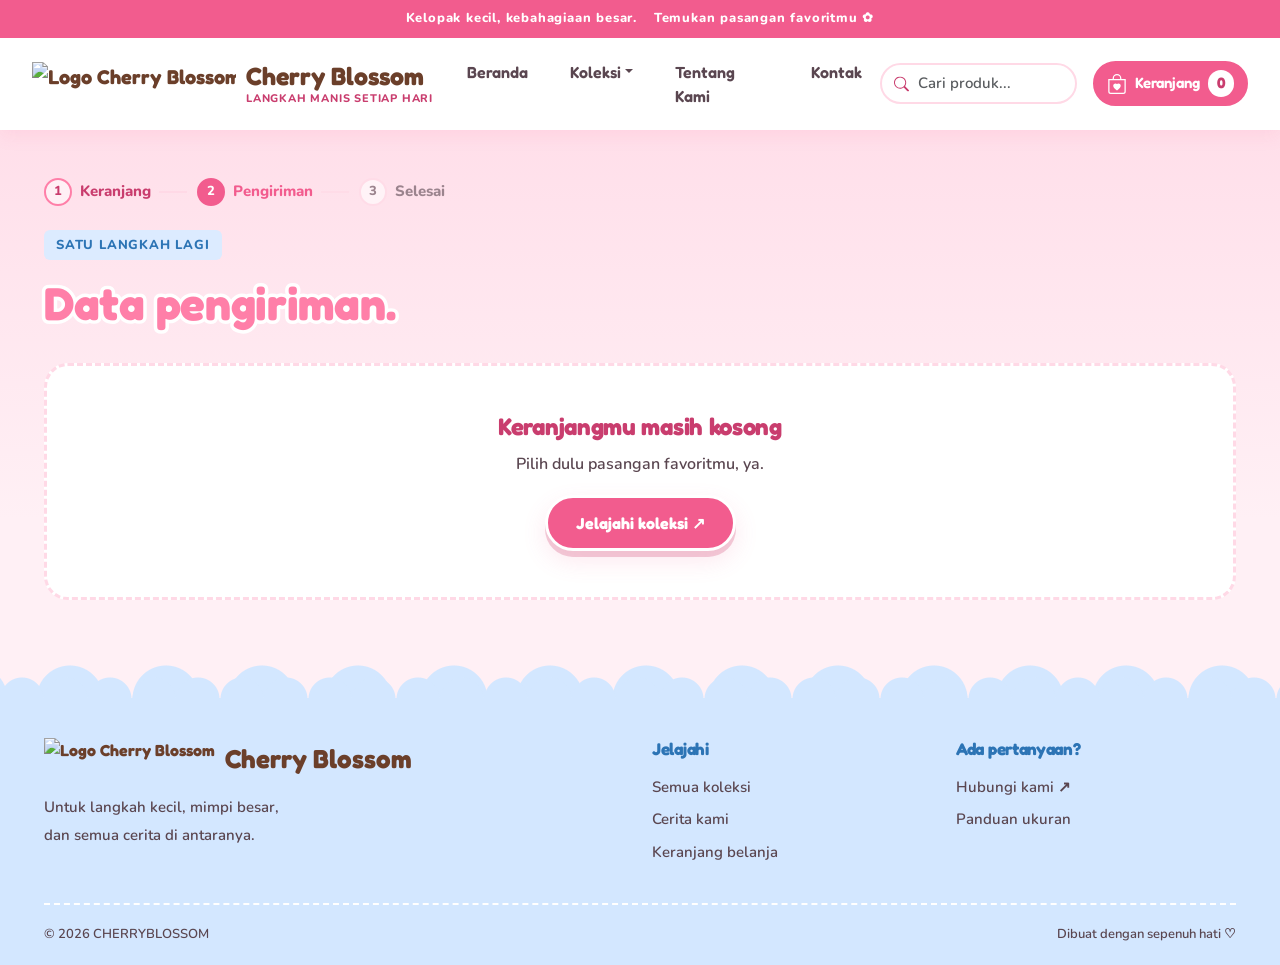
==== commit 50105c7e: "pencarian, dropdown navbar, popup form" ====
--- a/checkout.html
+++ b/checkout.html
@@ -20,13 +20,14 @@
         <nav class="navbar navbar-expand-lg container">
             <a class="navbar-brand" href="index.html">
                 <img class="brand-logo" src="images/logo.png" alt="Logo Cherry Blossom">
-                <span class="brand-text">Cherry Blossom<span class="brand-sub">STEP INTO CUTE COMFORT</span></span>
+                <span class="brand-text">Cherry Blossom<span class="brand-sub">LANGKAH MANIS SETIAP HARI</span></span>
             </a>
-            <!-- Tombol keranjang: ikon tas bulat + angka jumlah barang (badge di pojok kanan atas) -->
-            <a class="bag active ms-auto me-2 me-lg-0 order-lg-last" href="keranjang.html" aria-label="Keranjang" title="Keranjang" aria-current="page">
+            <!-- Tombol keranjang: ikon + tulisan (disembunyikan di layar kecil) + jumlah barang -->
+            <a class="bag active ms-auto me-2 me-lg-0 order-lg-last" href="keranjang.html" aria-label="Keranjang belanja" aria-current="page">
                 <svg xmlns="http://www.w3.org/2000/svg" width="20" height="20" fill="currentColor" class="bi bi-bag-heart" viewBox="0 0 16 16" aria-hidden="true">
                     <path fill-rule="evenodd" d="M10.5 3.5a2.5 2.5 0 0 0-5 0V4h5zm1 0V4H15v10a2 2 0 0 1-2 2H3a2 2 0 0 1-2-2V4h3.5v-.5a3.5 3.5 0 1 1 7 0M14 14V5H2v9a1 1 0 0 0 1 1h10a1 1 0 0 0 1-1M8 7.993c1.664-1.711 5.825 1.283 0 5.132-5.825-3.85-1.664-6.843 0-5.132"/>
                 </svg>
+                <span class="d-none d-md-inline">Keranjang</span>
                 <span id="cart-count" class="bag-count">0</span>
             </a>
             <button class="navbar-toggler" type="button" data-bs-toggle="collapse" data-bs-target="#menu" aria-controls="menu" aria-expanded="false" aria-label="Buka menu">
--- a/css/style.css
+++ b/css/style.css
@@ -319,11 +319,6 @@
 
 .navbar {
     min-height: 92px;
-    /* Kembalikan jarak samping 12px seperti .container lain
-       (bawaan .navbar Bootstrap membuatnya 0, sehingga badge
-       keranjang keluar dari tepi layar) */
-    padding-left: 12px;
-    padding-right: 12px;
 }
 
 /* Logo: maskot + tulisan "Cherry Blossom" */
@@ -397,7 +392,7 @@
 
 /* Pencarian kecil di navbar: pill, ikon di dalam kolom */
 .nav-search {
-    width: 280px;   /* layar xl; di 992-1199px dibuat 220px */
+    width: 200px;
 }
 
 .nav-search-icon {
@@ -456,18 +451,18 @@
     border-radius: 14px;
 }
 
-/* Tombol keranjang: ikon tas di dalam lingkaran 44x44px */
+/* Tombol keranjang: ikon tas + tulisan + angka jumlah barang */
 .bag {
-    position: relative;          /* patokan posisi badge angka */
     display: inline-flex;
     align-items: center;
-    justify-content: center;
-    width: 44px;
-    height: 44px;
-    flex-shrink: 0;
+    gap: 8px;
+    font-family: 'Fredoka', 'Nunito', sans-serif;
+    font-size: 0.9375rem;
+    font-weight: 600;
     background: var(--pink-soft);
     border: 2px solid var(--pink-bg);
-    border-radius: 50%;
+    border-radius: 50px;
+    padding: 7px 12px;
     color: var(--pink-deep);
 }
 
@@ -486,27 +481,18 @@
 /* Angka tetap terbaca: lingkaran putih, angka pink */
 .bag.active .bag-count {
     background: var(--white);
-    border-color: var(--pink-strong);
-    color: var(--pink-deep);
-}
-
-/* Badge angka jumlah barang di pojok kanan atas ikon */
+    color: var(--pink-deep);
+}
+
+/* Angka jumlah barang di dalam lingkaran pink */
 .bag-count {
-    position: absolute;
-    top: -6px;
-    right: -6px;
-    min-width: 22px;
-    height: 22px;
-    padding: 0 5px;
+    min-width: 26px;
     background: var(--pink-strong);
-    border: 2px solid var(--white);
+    color: var(--white);
+    padding: 2px 8px;
     border-radius: 50px;
-    color: var(--white);
-    font-family: 'Fredoka', 'Nunito', sans-serif;
-    font-size: 0.75rem;
+    text-align: center;
     font-weight: 700;
-    line-height: 18px;
-    text-align: center;
 }
 
 
@@ -577,16 +563,18 @@
     padding: 24px;
 }
 
-/* Gambar slide: PNG transparan tanpa kotak. object-fit: contain
-   membuat sepatu tampil utuh; bayangan mengikuti bentuk gambar. */
+/* Foto slide tampil dengan warna asli seperti kartu foto:
+   sudut membulat, garis tepi putih, bayangan lembut. */
 .hero-foto {
     display: block;
     width: 100%;
-    aspect-ratio: 1 / 1;     /* tinggi area gambar sama di kelima slide */
-    max-height: 440px;
+    max-width: 400px;        /* ukuran kartu foto di desktop */
+    aspect-ratio: 1 / 1;     /* selalu persegi, jadi tetap proporsional */
     margin: 0 auto;
-    object-fit: contain;
-    filter: drop-shadow(0 18px 24px rgba(90, 120, 170, 0.18));
+    object-fit: cover;       /* foto mengisi kotak tanpa gepeng */
+    border: 6px solid var(--white);
+    border-radius: 28px;
+    box-shadow: var(--shadow-pink);
 }
 
 /* Maskot (kanan atas) & bintang ✧ (kiri bawah), tetap di dalam .hero-art */
@@ -1056,20 +1044,8 @@
     pointer-events: none;   /* klik tetap mengenai input */
 }
 
-/* Kolom pencarian: lebar penuh di layar kecil, 280px di lg ke atas */
-.search-box {
-    width: 100%;
-}
-
 .search-box .form-control {
-    padding: 8px 14px 8px 42px;   /* kiri diberi ruang untuk ikon */
-    font-size: 0.9375rem;
-}
-
-@media (min-width: 992px) {
-    .search-box {
-        width: 280px;
-    }
+    padding-left: 44px;     /* beri ruang untuk ikon */
 }
 
 /* Label kecil "Kategori" dan "Jenis" */
@@ -1587,16 +1563,9 @@
     filter: drop-shadow(0 8px 10px rgba(242, 92, 142, .25));
 }
 
-/* Sapaan "Halo, teman blossom!": judul biasa, bukan gaya stiker */
 .contact-info h2 {
-    font-family: 'Fredoka', 'Nunito', sans-serif;
-    font-weight: 700;
-    font-size: 1.5rem;
-    line-height: 1.25;
-    color: var(--pink-deep);
-    -webkit-text-stroke: 0;
-    text-shadow: none;
-    margin: 14px 0 8px;
+    font-size: 1.875rem;
+    margin-top: 10px;
 }
 
 .contact-info p {
@@ -1611,86 +1580,16 @@
 }
 
 
-/* FAQ (Accordion Bootstrap): kartu putih terpisah, sudut bulat.
-   Warna diatur lewat variabel CSS bawaan Bootstrap. */
-.faq {
-    --bs-accordion-border-width: 0;
-    --bs-accordion-bg: var(--white);
-    --bs-accordion-color: var(--text);
-    --bs-accordion-btn-color: var(--text);
-    --bs-accordion-active-color: var(--pink-strong);
-    --bs-accordion-active-bg: var(--pink-soft);
-    --bs-accordion-btn-focus-box-shadow: inset 0 0 0 2px var(--pink);  /* fokus pink, bukan biru */
-    /* Ikon panah bawaan Bootstrap, warnanya diganti pink (stroke) */
-    --bs-accordion-btn-icon: url("data:image/svg+xml,%3csvg xmlns='http://www.w3.org/2000/svg' viewBox='0 0 16 16' fill='none' stroke='%23C93D6E' stroke-linecap='round' stroke-linejoin='round'%3e%3cpath d='m2 5 6 6 6-6'/%3e%3c/svg%3e");
-    --bs-accordion-btn-active-icon: url("data:image/svg+xml,%3csvg xmlns='http://www.w3.org/2000/svg' viewBox='0 0 16 16' fill='none' stroke='%23F25C8E' stroke-linecap='round' stroke-linejoin='round'%3e%3cpath d='m2 5 6 6 6-6'/%3e%3c/svg%3e");
-    margin-top: 16px;
-}
-
-.faq .accordion-item {
-    border-radius: 18px;
-    overflow: hidden;
-    margin-bottom: 10px;
-    box-shadow: var(--shadow-soft);
-}
-
-.faq .accordion-button {
-    font-family: 'Nunito', sans-serif;
-    font-size: 0.9375rem;
-    font-weight: 800;
-    padding: 14px 18px;
-    border-radius: 18px;
-}
-
-.faq .accordion-button:not(.collapsed) {
-    border-radius: 18px 18px 0 0;
-    box-shadow: none;
-}
-
-.faq .accordion-body {
-    font-size: 0.9375rem;
-    padding: 12px 18px 16px;
-}
-
-.faq .accordion-body a {
-    color: var(--pink-deep);
-    font-weight: 800;
-}
-
-/* Checkbox form kontak: centang pink */
-.form-check-input {
-    border: 2px solid var(--pink);
-}
-
-.form-check-input:checked {
-    background-color: var(--pink-strong);
-    border-color: var(--pink-strong);
-}
-
-.form-check-input:focus {
-    border-color: var(--pink);
-    box-shadow: 0 0 0 4px rgba(255, 127, 168, .25);
-}
-
-.form-check-label {
-    font-size: 0.9375rem;
-}
-
-
 /* ===== 20b. ALAMAT TOKO & PETA (kontak.html) ===== */
-/* Kotak toko memakai class .promo-banner (lihat bagian Banner promo).
-   Dekorasi maskot & awan "mengintip" di tepi kotak agar tidak
-   menutupi teks maupun peta. */
-.toko-maskot {
-    top: -30px;
-    right: 40px;
-    width: 60px;
-    transform: rotate(10deg);
-}
-
-.toko-awan {
-    bottom: 12px;
-    left: 32px;
+.toko-box {
+    background: var(--white);
+    border-radius: 28px;
+    padding: 32px;
+    box-shadow: var(--shadow-pink);
+}
+
+.toko-box h2 {
+    font-size: 1.875rem;
 }
 
 .info-toko li {
@@ -1707,7 +1606,7 @@
     display: block;
     width: 100%;
     height: 350px;
-    border: 3px solid var(--white);
+    border: 0;
     border-radius: 24px;
 }
 
@@ -1904,12 +1803,7 @@
     }
 
     .nav-search {
-        width: 220px;
-    }
-
-    /* Filter + pencarian produk tetap satu baris */
-    .search-box {
-        width: 240px;
+        width: 170px;
     }
 }
 
@@ -2020,9 +1914,9 @@
         font-size: 1rem;
     }
 
-    /* Di HP gambar lebih kecil agar teks & gambar muat */
+    /* Di HP kartu foto lebih kecil agar teks & foto muat */
     .hero-foto {
-        max-height: 280px;
+        max-width: 260px;
     }
 
     .f1 {
@@ -2041,6 +1935,7 @@
         font-size: 1.625rem;
     }
 
+    .toko-box,
     .promo-banner {
         padding: 24px 18px;
     }
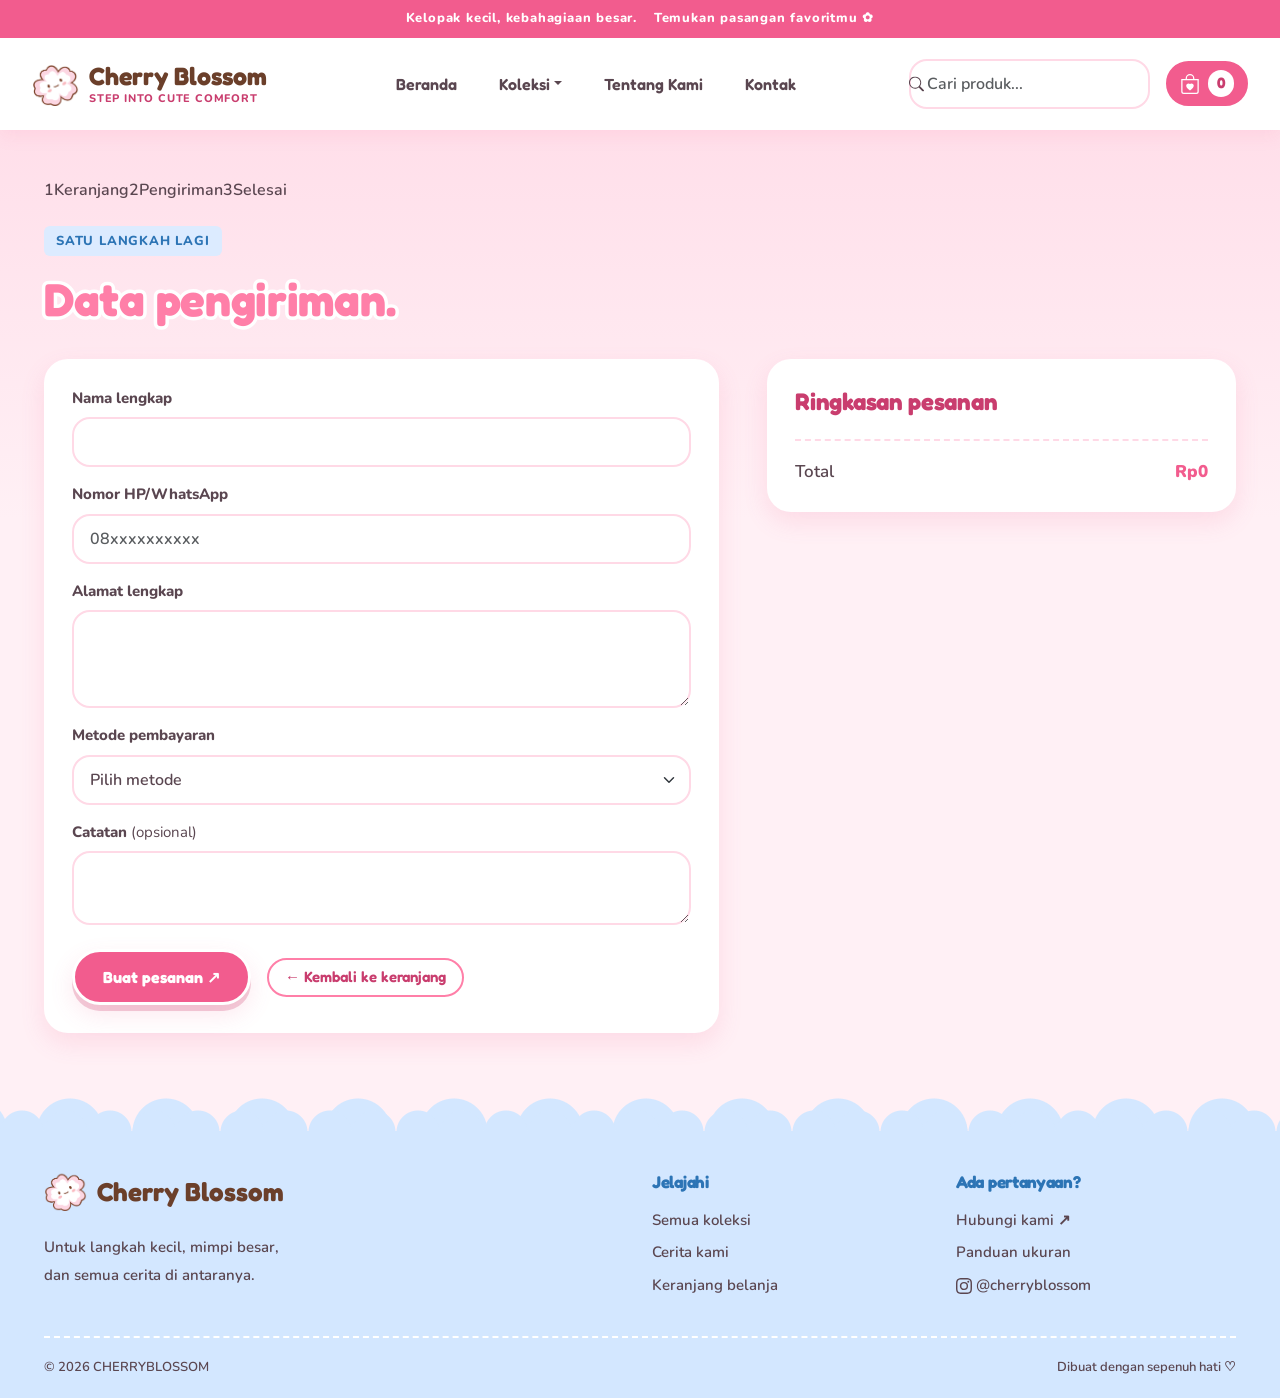
==== commit 2775acea: "hapus link shopee" ====
--- a/checkout.html
+++ b/checkout.html
@@ -20,14 +20,13 @@
         <nav class="navbar navbar-expand-lg container">
             <a class="navbar-brand" href="index.html">
                 <img class="brand-logo" src="images/logo.png" alt="Logo Cherry Blossom">
-                <span class="brand-text">Cherry Blossom<span class="brand-sub">LANGKAH MANIS SETIAP HARI</span></span>
+                <span class="brand-text">Cherry Blossom<span class="brand-sub">STEP INTO CUTE COMFORT</span></span>
             </a>
-            <!-- Tombol keranjang: ikon + tulisan (disembunyikan di layar kecil) + jumlah barang -->
-            <a class="bag active ms-auto me-2 me-lg-0 order-lg-last" href="keranjang.html" aria-label="Keranjang belanja" aria-current="page">
+            <!-- Tombol keranjang: ikon tas bulat + angka jumlah barang (badge di pojok kanan atas) -->
+            <a class="bag active ms-auto me-2 me-lg-0 order-lg-last" href="keranjang.html" aria-label="Keranjang" title="Keranjang" aria-current="page">
                 <svg xmlns="http://www.w3.org/2000/svg" width="20" height="20" fill="currentColor" class="bi bi-bag-heart" viewBox="0 0 16 16" aria-hidden="true">
                     <path fill-rule="evenodd" d="M10.5 3.5a2.5 2.5 0 0 0-5 0V4h5zm1 0V4H15v10a2 2 0 0 1-2 2H3a2 2 0 0 1-2-2V4h3.5v-.5a3.5 3.5 0 1 1 7 0M14 14V5H2v9a1 1 0 0 0 1 1h10a1 1 0 0 0 1-1M8 7.993c1.664-1.711 5.825 1.283 0 5.132-5.825-3.85-1.664-6.843 0-5.132"/>
                 </svg>
-                <span class="d-none d-md-inline">Keranjang</span>
                 <span id="cart-count" class="bag-count">0</span>
             </a>
             <button class="navbar-toggler" type="button" data-bs-toggle="collapse" data-bs-target="#menu" aria-controls="menu" aria-expanded="false" aria-label="Buka menu">
@@ -178,6 +177,13 @@
                     <h2>Ada pertanyaan?</h2>
                     <a href="kontak.html">Hubungi kami ↗</a>
                     <a href="panduan-ukuran.html">Panduan ukuran</a>
+                    <!-- Instagram (dibuka di tab baru) -->
+                    <a class="ig-link" href="https://www.instagram.com/" target="_blank" rel="noopener">
+                        <svg xmlns="http://www.w3.org/2000/svg" width="16" height="16" fill="currentColor" class="bi bi-instagram" viewBox="0 0 16 16" aria-hidden="true">
+                            <path d="M8 0C5.829 0 5.556.01 4.703.048 3.85.088 3.269.222 2.76.42a3.9 3.9 0 0 0-1.417.923A3.9 3.9 0 0 0 .42 2.76C.222 3.268.087 3.85.048 4.7.01 5.555 0 5.827 0 8.001c0 2.172.01 2.444.048 3.297.04.852.174 1.433.372 1.942.205.526.478.972.923 1.417.444.445.89.719 1.416.923.51.198 1.09.333 1.942.372C5.555 15.99 5.827 16 8 16s2.444-.01 3.298-.048c.851-.04 1.434-.174 1.943-.372a3.9 3.9 0 0 0 1.416-.923c.445-.445.718-.891.923-1.417.197-.509.332-1.09.372-1.942C15.99 10.445 16 10.173 16 8s-.01-2.445-.048-3.299c-.04-.851-.175-1.433-.372-1.941a3.9 3.9 0 0 0-.923-1.417A3.9 3.9 0 0 0 13.24.42c-.51-.198-1.092-.333-1.943-.372C10.443.01 10.172 0 7.998 0zm-.717 1.442h.718c2.136 0 2.389.007 3.232.046.78.035 1.204.166 1.486.275.373.145.64.319.92.599s.453.546.598.92c.11.281.24.705.275 1.485.039.843.047 1.096.047 3.231s-.008 2.389-.047 3.232c-.035.78-.166 1.203-.275 1.485a2.5 2.5 0 0 1-.599.919c-.28.28-.546.453-.92.598-.28.11-.704.24-1.485.276-.843.038-1.096.047-3.232.047s-2.39-.009-3.233-.047c-.78-.036-1.203-.166-1.485-.276a2.5 2.5 0 0 1-.92-.598 2.5 2.5 0 0 1-.6-.92c-.109-.281-.24-.705-.275-1.485-.038-.843-.046-1.096-.046-3.233s.008-2.388.046-3.231c.036-.78.166-1.204.276-1.486.145-.373.319-.64.599-.92s.546-.453.92-.598c.282-.11.705-.24 1.485-.276.738-.034 1.024-.044 2.515-.045zm4.988 1.328a.96.96 0 1 0 0 1.92.96.96 0 0 0 0-1.92m-4.27 1.122a4.109 4.109 0 1 0 0 8.217 4.109 4.109 0 0 0 0-8.217m0 1.441a2.667 2.667 0 1 1 0 5.334 2.667 2.667 0 0 1 0-5.334"/>
+                        </svg>
+                        @cherryblossom
+                    </a>
                 </div>
             </div>
             <div class="footer-bottom d-flex flex-column flex-md-row justify-content-between gap-2">
--- a/css/style.css
+++ b/css/style.css
@@ -390,62 +390,6 @@
     color: var(--pink-strong);
 }
 
-/* Pencarian kecil di navbar: pill, ikon di dalam kolom */
-.nav-search {
-    width: 200px;
-}
-
-.nav-search-icon {
-    left: 14px;
-    color: var(--pink-deep);
-    pointer-events: none;   /* klik tetap mengenai input */
-}
-
-.nav-search .form-control {
-    border-radius: 50px;
-    padding: 7px 14px 7px 36px;
-    font-size: 0.9375rem;
-}
-
-/* Cincin fokus menu navbar: pink (menimpa biru bawaan Bootstrap) */
-.navbar .nav-link:focus-visible {
-    box-shadow: 0 0 0 4px rgba(255, 127, 168, .35);
-}
-
-/* Dropdown "Koleksi": menu putih bersudut bulat, hover pink lembut */
-.navbar .dropdown-menu {
-    border: 0;
-    border-radius: 18px;
-    padding: 8px;
-    box-shadow: var(--shadow-pink);
-}
-
-.navbar .dropdown-item {
-    font-family: 'Fredoka', 'Nunito', sans-serif;
-    font-weight: 600;
-    color: var(--text);
-    border-radius: 12px;
-    padding: 8px 14px;
-}
-
-.navbar .dropdown-item:hover,
-.navbar .dropdown-item:focus {
-    background: var(--pink-soft);
-    color: var(--text);
-}
-
-/* Item halaman yang sedang dibuka (menimpa biru bawaan Bootstrap) */
-.navbar .dropdown-item.active,
-.navbar .dropdown-item:active {
-    background: #FFE3EC;
-    color: var(--pink-strong);
-}
-
-.navbar .dropdown-divider {
-    border-color: var(--pink-soft);
-    margin: 6px 4px;
-}
-
 .navbar-toggler {
     border: 2px solid var(--pink-bg);
     border-radius: 14px;
@@ -1323,147 +1267,6 @@
 .remove:focus-visible {
     background: var(--pink-soft);
     color: var(--pink-deep);
-}
-
-
-/* ===== 18b. HALAMAN PENGIRIMAN (checkout.html) ===== */
-
-/* Penanda langkah: 1 Keranjang — 2 Pengiriman — 3 Selesai */
-.checkout-steps {
-    gap: 8px;
-}
-
-.checkout-steps li {
-    display: inline-flex;
-    align-items: center;
-    gap: 8px;
-    font-size: 0.9375rem;
-    font-weight: 800;
-    color: var(--text);
-    opacity: .6;
-}
-
-.checkout-steps li a {
-    display: inline-flex;
-    align-items: center;
-    gap: 8px;
-    color: inherit;
-}
-
-/* Garis pendek di antara dua langkah */
-.checkout-steps li + li::before {
-    content: "";
-    width: 28px;
-    height: 2px;
-    background: var(--pink-bg);
-    margin-right: 2px;
-}
-
-/* Lingkaran nomor langkah */
-.step-num {
-    display: inline-flex;
-    align-items: center;
-    justify-content: center;
-    width: 28px;
-    height: 28px;
-    border-radius: 50%;
-    background: var(--white);
-    border: 2px solid var(--pink-bg);
-    font-size: 0.8125rem;
-}
-
-/* Langkah selesai & aktif tampil jelas */
-.checkout-steps .done,
-.checkout-steps .active {
-    opacity: 1;
-}
-
-.checkout-steps .done {
-    color: var(--pink-deep);
-}
-
-.checkout-steps .active {
-    color: var(--pink-strong);
-}
-
-.checkout-steps .done .step-num {
-    background: var(--pink-soft);
-    border-color: var(--pink);
-}
-
-.checkout-steps .active .step-num {
-    background: var(--pink-strong);
-    border-color: var(--pink-strong);
-    color: var(--white);
-}
-
-/* Daftar barang di kartu "Ringkasan pesanan" */
-.order-item {
-    padding: 10px 0;
-    border-bottom: 1px solid var(--pink-soft);
-}
-
-.order-item img {
-    width: 56px;
-    height: 56px;
-    object-fit: cover;
-    border-radius: 14px;
-}
-
-.order-item strong,
-.order-item small {
-    display: block;
-}
-
-.order-item strong {
-    color: var(--pink-deep);
-}
-
-.order-item small {
-    font-size: 0.8125rem;
-}
-
-.order-price {
-    font-weight: 800;
-    font-size: 0.9375rem;
-    white-space: nowrap;
-}
-
-
-/* ===== 18c. POP-UP BERHASIL (modal checkout & kontak) ===== */
-.success-modal {
-    border: 0;
-    border-radius: 28px;
-    background: var(--white);
-    text-align: center;
-}
-
-.success-modal .modal-body {
-    padding: 36px 28px 32px;
-}
-
-.success-maskot {
-    width: 80px;
-    margin-bottom: 12px;
-}
-
-.success-modal .modal-title {
-    font-size: 1.75rem;
-    color: var(--pink-strong);
-    -webkit-text-stroke: 0;
-    margin-bottom: 10px;
-}
-
-.success-modal p {
-    color: var(--text);
-    margin-bottom: 24px;
-}
-
-/* Tombol kedua (outline) setinggi tombol utama */
-.success-modal .btn-outline-cherry {
-    padding: 14px 26px;
-    font-size: 1rem;
-    font-weight: 700;
 }
 
 
@@ -1790,24 +1593,6 @@
 }
 
 
-/* ===== 21b. LAPTOP KECIL (992px - 1199px) =====
-   Navbar memuat logo, menu, pencarian, dan keranjang dalam satu baris,
-   jadi jarak antar menu dan lebar pencarian sedikit dikecilkan. */
-@media (min-width: 992px) and (max-width: 1199px) {
-    .navbar-nav {
-        gap: 0;
-    }
-
-    .navbar .navbar-nav .nav-link {
-        padding: 8px 11px;
-    }
-
-    .nav-search {
-        width: 170px;
-    }
-}
-
-
 /* ===== 22. TABLET (lebar maksimal 991px) ===== */
 @media (max-width: 991px) {
     .navbar {
@@ -1826,16 +1611,6 @@
 
     .navbar-collapse {
         padding-bottom: 18px;
-    }
-
-    .nav-search {
-        width: 100%;
-    }
-
-    .navbar .dropdown-menu {
-        box-shadow: none;
-        border: 2px solid var(--pink-soft);
-        margin: 4px 0 8px;
     }
 
     .brand-text {
@@ -2024,7 +1799,7 @@
     }
 
     .filter {
-        padding: 5px 12px;
+        padding: 5px 14px;
     }
 
     /* Label filter selebar sama agar tombol dua baris sejajar */
@@ -2061,20 +1836,6 @@
         min-width: 0;
         white-space: normal;
     }
-
-    /* Penanda langkah checkout: tanpa garis penghubung agar muat satu baris */
-    .checkout-steps li {
-        font-size: 0.875rem;
-        gap: 6px;
-    }
-
-    .checkout-steps li + li::before {
-        display: none;
-    }
-
-    .checkout-steps {
-        gap: 14px;
-    }
 }
 
 
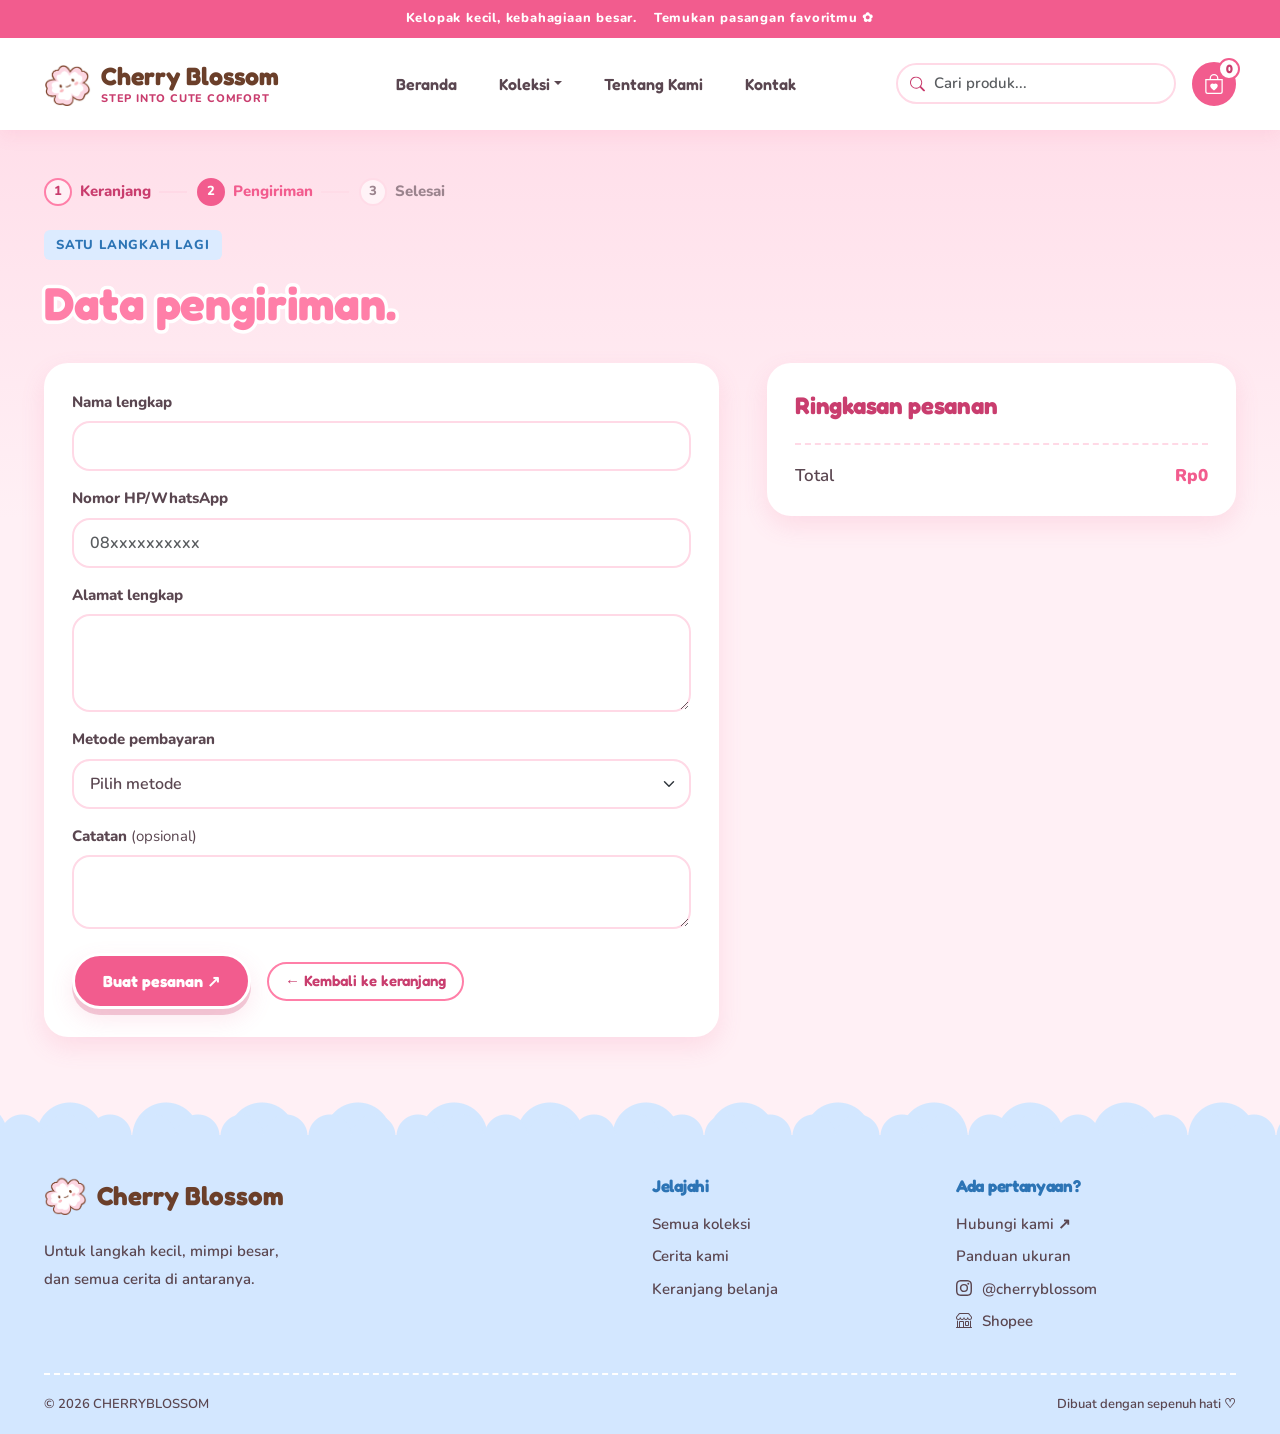
==== commit 2dc17a27: "menambahkan link ig dan toko online" ====
--- a/checkout.html
+++ b/checkout.html
@@ -184,6 +184,13 @@
                         </svg>
                         @cherryblossom
                     </a>
+                    <!-- Shopee (dibuka di tab baru) -->
+                    <a class="ig-link" href="https://shopee.co.id/" target="_blank" rel="noopener">
+                        <svg xmlns="http://www.w3.org/2000/svg" width="16" height="16" fill="currentColor" class="bi bi-shop" viewBox="0 0 16 16" aria-hidden="true">
+                            <path d="M2.97 1.35A1 1 0 0 1 3.73 1h8.54a1 1 0 0 1 .76.35l2.609 3.044A1.5 1.5 0 0 1 16 5.37v.255a2.375 2.375 0 0 1-4.25 1.458A2.37 2.37 0 0 1 9.875 8 2.37 2.37 0 0 1 8 7.083 2.37 2.37 0 0 1 6.125 8a2.37 2.37 0 0 1-1.875-.917A2.375 2.375 0 0 1 0 5.625V5.37a1.5 1.5 0 0 1 .361-.976zm1.78 4.275a1.375 1.375 0 0 0 2.75 0 .5.5 0 0 1 1 0 1.375 1.375 0 0 0 2.75 0 .5.5 0 0 1 1 0 1.375 1.375 0 1 0 2.75 0V5.37a.5.5 0 0 0-.12-.325L12.27 2H3.73L1.12 5.045A.5.5 0 0 0 1 5.37v.255a1.375 1.375 0 0 0 2.75 0 .5.5 0 0 1 1 0M1.5 8.5A.5.5 0 0 1 2 9v6h1v-5a1 1 0 0 1 1-1h3a1 1 0 0 1 1 1v5h6V9a.5.5 0 0 1 1 0v6h.5a.5.5 0 0 1 0 1H.5a.5.5 0 0 1 0-1H1V9a.5.5 0 0 1 .5-.5M4 15h3v-5H4zm5-5a1 1 0 0 1 1-1h2a1 1 0 0 1 1 1v3a1 1 0 0 1-1 1h-2a1 1 0 0 1-1-1zm3 0h-2v3h2z"/>
+                        </svg>
+                        Shopee
+                    </a>
                 </div>
             </div>
             <div class="footer-bottom d-flex flex-column flex-md-row justify-content-between gap-2">
--- a/css/style.css
+++ b/css/style.css
@@ -319,6 +319,11 @@
 
 .navbar {
     min-height: 92px;
+    /* Kembalikan jarak samping 12px seperti .container lain
+       (bawaan .navbar Bootstrap membuatnya 0, sehingga badge
+       keranjang keluar dari tepi layar) */
+    padding-left: 12px;
+    padding-right: 12px;
 }
 
 /* Logo: maskot + tulisan "Cherry Blossom" */
@@ -390,23 +395,79 @@
     color: var(--pink-strong);
 }
 
+/* Pencarian kecil di navbar: pill, ikon di dalam kolom */
+.nav-search {
+    width: 280px;   /* layar xl; di 992-1199px dibuat 220px */
+}
+
+.nav-search-icon {
+    left: 14px;
+    color: var(--pink-deep);
+    pointer-events: none;   /* klik tetap mengenai input */
+}
+
+.nav-search .form-control {
+    border-radius: 50px;
+    padding: 7px 14px 7px 36px;
+    font-size: 0.9375rem;
+}
+
+/* Cincin fokus menu navbar: pink (menimpa biru bawaan Bootstrap) */
+.navbar .nav-link:focus-visible {
+    box-shadow: 0 0 0 4px rgba(255, 127, 168, .35);
+}
+
+/* Dropdown "Koleksi": menu putih bersudut bulat, hover pink lembut */
+.navbar .dropdown-menu {
+    border: 0;
+    border-radius: 18px;
+    padding: 8px;
+    box-shadow: var(--shadow-pink);
+}
+
+.navbar .dropdown-item {
+    font-family: 'Fredoka', 'Nunito', sans-serif;
+    font-weight: 600;
+    color: var(--text);
+    border-radius: 12px;
+    padding: 8px 14px;
+}
+
+.navbar .dropdown-item:hover,
+.navbar .dropdown-item:focus {
+    background: var(--pink-soft);
+    color: var(--text);
+}
+
+/* Item halaman yang sedang dibuka (menimpa biru bawaan Bootstrap) */
+.navbar .dropdown-item.active,
+.navbar .dropdown-item:active {
+    background: #FFE3EC;
+    color: var(--pink-strong);
+}
+
+.navbar .dropdown-divider {
+    border-color: var(--pink-soft);
+    margin: 6px 4px;
+}
+
 .navbar-toggler {
     border: 2px solid var(--pink-bg);
     border-radius: 14px;
 }
 
-/* Tombol keranjang: ikon tas + tulisan + angka jumlah barang */
+/* Tombol keranjang: ikon tas di dalam lingkaran 44x44px */
 .bag {
+    position: relative;          /* patokan posisi badge angka */
     display: inline-flex;
     align-items: center;
-    gap: 8px;
-    font-family: 'Fredoka', 'Nunito', sans-serif;
-    font-size: 0.9375rem;
-    font-weight: 600;
+    justify-content: center;
+    width: 44px;
+    height: 44px;
+    flex-shrink: 0;
     background: var(--pink-soft);
     border: 2px solid var(--pink-bg);
-    border-radius: 50px;
-    padding: 7px 12px;
+    border-radius: 50%;
     color: var(--pink-deep);
 }
 
@@ -425,18 +486,27 @@
 /* Angka tetap terbaca: lingkaran putih, angka pink */
 .bag.active .bag-count {
     background: var(--white);
-    color: var(--pink-deep);
-}
-
-/* Angka jumlah barang di dalam lingkaran pink */
+    border-color: var(--pink-strong);
+    color: var(--pink-deep);
+}
+
+/* Badge angka jumlah barang di pojok kanan atas ikon */
 .bag-count {
-    min-width: 26px;
+    position: absolute;
+    top: -6px;
+    right: -6px;
+    min-width: 22px;
+    height: 22px;
+    padding: 0 5px;
     background: var(--pink-strong);
+    border: 2px solid var(--white);
+    border-radius: 50px;
     color: var(--white);
-    padding: 2px 8px;
-    border-radius: 50px;
+    font-family: 'Fredoka', 'Nunito', sans-serif;
+    font-size: 0.75rem;
+    font-weight: 700;
+    line-height: 18px;
     text-align: center;
-    font-weight: 700;
 }
 
 
@@ -507,18 +577,16 @@
     padding: 24px;
 }
 
-/* Foto slide tampil dengan warna asli seperti kartu foto:
-   sudut membulat, garis tepi putih, bayangan lembut. */
+/* Gambar slide: PNG transparan tanpa kotak. object-fit: contain
+   membuat sepatu tampil utuh; bayangan mengikuti bentuk gambar. */
 .hero-foto {
     display: block;
     width: 100%;
-    max-width: 400px;        /* ukuran kartu foto di desktop */
-    aspect-ratio: 1 / 1;     /* selalu persegi, jadi tetap proporsional */
+    aspect-ratio: 1 / 1;     /* tinggi area gambar sama di kelima slide */
+    max-height: 440px;
     margin: 0 auto;
-    object-fit: cover;       /* foto mengisi kotak tanpa gepeng */
-    border: 6px solid var(--white);
-    border-radius: 28px;
-    box-shadow: var(--shadow-pink);
+    object-fit: contain;
+    filter: drop-shadow(0 18px 24px rgba(90, 120, 170, 0.18));
 }
 
 /* Maskot (kanan atas) & bintang ✧ (kiri bawah), tetap di dalam .hero-art */
@@ -546,11 +614,13 @@
 }
 
 /* Indikator carousel: titik pink, yang aktif lebih panjang */
-.hero-section .carousel-indicators {
+.hero-section .carousel-indicators,
+.detail-carousel .carousel-indicators {
     margin-bottom: 18px;
 }
 
-.hero-section .carousel-indicators [data-bs-target] {
+.hero-section .carousel-indicators [data-bs-target],
+.detail-carousel .carousel-indicators [data-bs-target] {
     width: 10px;
     height: 10px;
     border: 2px solid var(--white);
@@ -559,7 +629,8 @@
     opacity: .6;
 }
 
-.hero-section .carousel-indicators .active {
+.hero-section .carousel-indicators .active,
+.detail-carousel .carousel-indicators .active {
     width: 30px;
     border-radius: 10px;
     opacity: 1;
@@ -955,6 +1026,12 @@
     color: var(--pink-strong);
 }
 
+/* Ikon Instagram di depan teks link (footer & info toko) */
+.ig-link svg {
+    vertical-align: -2px;
+    margin-right: 6px;
+}
+
 .footer-bottom {
     border-top: 2px dashed var(--white);
     padding: 20px 0;
@@ -988,8 +1065,20 @@
     pointer-events: none;   /* klik tetap mengenai input */
 }
 
+/* Kolom pencarian: lebar penuh di layar kecil, 280px di lg ke atas */
+.search-box {
+    width: 100%;
+}
+
 .search-box .form-control {
-    padding-left: 44px;     /* beri ruang untuk ikon */
+    padding: 8px 14px 8px 42px;   /* kiri diberi ruang untuk ikon */
+    font-size: 0.9375rem;
+}
+
+@media (min-width: 992px) {
+    .search-box {
+        width: 280px;
+    }
 }
 
 /* Label kecil "Kategori" dan "Jenis" */
@@ -1125,6 +1214,14 @@
     object-fit: cover;
 }
 
+/* Slider foto detail (dibuat js/script.js jika foto lebih dari 1):
+   setiap bagian setinggi kotak foto agar gambar tetap persegi */
+.detail-carousel,
+.detail-carousel .carousel-inner,
+.detail-carousel .carousel-item {
+    height: 100%;
+}
+
 .detail-price {
     font-family: 'Fredoka', 'Nunito', sans-serif;
     font-size: 1.625rem;
@@ -1267,6 +1364,147 @@
 .remove:focus-visible {
     background: var(--pink-soft);
     color: var(--pink-deep);
+}
+
+
+/* ===== 18b. HALAMAN PENGIRIMAN (checkout.html) ===== */
+
+/* Penanda langkah: 1 Keranjang — 2 Pengiriman — 3 Selesai */
+.checkout-steps {
+    gap: 8px;
+}
+
+.checkout-steps li {
+    display: inline-flex;
+    align-items: center;
+    gap: 8px;
+    font-size: 0.9375rem;
+    font-weight: 800;
+    color: var(--text);
+    opacity: .6;
+}
+
+.checkout-steps li a {
+    display: inline-flex;
+    align-items: center;
+    gap: 8px;
+    color: inherit;
+}
+
+/* Garis pendek di antara dua langkah */
+.checkout-steps li + li::before {
+    content: "";
+    width: 28px;
+    height: 2px;
+    background: var(--pink-bg);
+    margin-right: 2px;
+}
+
+/* Lingkaran nomor langkah */
+.step-num {
+    display: inline-flex;
+    align-items: center;
+    justify-content: center;
+    width: 28px;
+    height: 28px;
+    border-radius: 50%;
+    background: var(--white);
+    border: 2px solid var(--pink-bg);
+    font-size: 0.8125rem;
+}
+
+/* Langkah selesai & aktif tampil jelas */
+.checkout-steps .done,
+.checkout-steps .active {
+    opacity: 1;
+}
+
+.checkout-steps .done {
+    color: var(--pink-deep);
+}
+
+.checkout-steps .active {
+    color: var(--pink-strong);
+}
+
+.checkout-steps .done .step-num {
+    background: var(--pink-soft);
+    border-color: var(--pink);
+}
+
+.checkout-steps .active .step-num {
+    background: var(--pink-strong);
+    border-color: var(--pink-strong);
+    color: var(--white);
+}
+
+/* Daftar barang di kartu "Ringkasan pesanan" */
+.order-item {
+    padding: 10px 0;
+    border-bottom: 1px solid var(--pink-soft);
+}
+
+.order-item img {
+    width: 56px;
+    height: 56px;
+    object-fit: cover;
+    border-radius: 14px;
+}
+
+.order-item strong,
+.order-item small {
+    display: block;
+}
+
+.order-item strong {
+    color: var(--pink-deep);
+}
+
+.order-item small {
+    font-size: 0.8125rem;
+}
+
+.order-price {
+    font-weight: 800;
+    font-size: 0.9375rem;
+    white-space: nowrap;
+}
+
+
+/* ===== 18c. POP-UP BERHASIL (modal checkout & kontak) ===== */
+.success-modal {
+    border: 0;
+    border-radius: 28px;
+    background: var(--white);
+    text-align: center;
+}
+
+.success-modal .modal-body {
+    padding: 36px 28px 32px;
+}
+
+.success-maskot {
+    width: 80px;
+    margin-bottom: 12px;
+}
+
+.success-modal .modal-title {
+    font-size: 1.75rem;
+    color: var(--pink-strong);
+    -webkit-text-stroke: 0;
+    margin-bottom: 10px;
+}
+
+.success-modal p {
+    color: var(--text);
+    margin-bottom: 24px;
+}
+
+/* Tombol kedua (outline) setinggi tombol utama */
+.success-modal .btn-outline-cherry {
+    padding: 14px 26px;
+    font-size: 1rem;
+    font-weight: 700;
 }
 
 
@@ -1366,9 +1604,16 @@
     filter: drop-shadow(0 8px 10px rgba(242, 92, 142, .25));
 }
 
+/* Sapaan "Halo, teman blossom!": judul biasa, bukan gaya stiker */
 .contact-info h2 {
-    font-size: 1.875rem;
-    margin-top: 10px;
+    font-family: 'Fredoka', 'Nunito', sans-serif;
+    font-weight: 700;
+    font-size: 1.5rem;
+    line-height: 1.25;
+    color: var(--pink-deep);
+    -webkit-text-stroke: 0;
+    text-shadow: none;
+    margin: 14px 0 8px;
 }
 
 .contact-info p {
@@ -1383,16 +1628,86 @@
 }
 
 
+/* FAQ (Accordion Bootstrap): kartu putih terpisah, sudut bulat.
+   Warna diatur lewat variabel CSS bawaan Bootstrap. */
+.faq {
+    --bs-accordion-border-width: 0;
+    --bs-accordion-bg: var(--white);
+    --bs-accordion-color: var(--text);
+    --bs-accordion-btn-color: var(--text);
+    --bs-accordion-active-color: var(--pink-strong);
+    --bs-accordion-active-bg: var(--pink-soft);
+    --bs-accordion-btn-focus-box-shadow: inset 0 0 0 2px var(--pink);  /* fokus pink, bukan biru */
+    /* Ikon panah bawaan Bootstrap, warnanya diganti pink (stroke) */
+    --bs-accordion-btn-icon: url("data:image/svg+xml,%3csvg xmlns='http://www.w3.org/2000/svg' viewBox='0 0 16 16' fill='none' stroke='%23C93D6E' stroke-linecap='round' stroke-linejoin='round'%3e%3cpath d='m2 5 6 6 6-6'/%3e%3c/svg%3e");
+    --bs-accordion-btn-active-icon: url("data:image/svg+xml,%3csvg xmlns='http://www.w3.org/2000/svg' viewBox='0 0 16 16' fill='none' stroke='%23F25C8E' stroke-linecap='round' stroke-linejoin='round'%3e%3cpath d='m2 5 6 6 6-6'/%3e%3c/svg%3e");
+    margin-top: 16px;
+}
+
+.faq .accordion-item {
+    border-radius: 18px;
+    overflow: hidden;
+    margin-bottom: 10px;
+    box-shadow: var(--shadow-soft);
+}
+
+.faq .accordion-button {
+    font-family: 'Nunito', sans-serif;
+    font-size: 0.9375rem;
+    font-weight: 800;
+    padding: 14px 18px;
+    border-radius: 18px;
+}
+
+.faq .accordion-button:not(.collapsed) {
+    border-radius: 18px 18px 0 0;
+    box-shadow: none;
+}
+
+.faq .accordion-body {
+    font-size: 0.9375rem;
+    padding: 12px 18px 16px;
+}
+
+.faq .accordion-body a {
+    color: var(--pink-deep);
+    font-weight: 800;
+}
+
+/* Checkbox form kontak: centang pink */
+.form-check-input {
+    border: 2px solid var(--pink);
+}
+
+.form-check-input:checked {
+    background-color: var(--pink-strong);
+    border-color: var(--pink-strong);
+}
+
+.form-check-input:focus {
+    border-color: var(--pink);
+    box-shadow: 0 0 0 4px rgba(255, 127, 168, .25);
+}
+
+.form-check-label {
+    font-size: 0.9375rem;
+}
+
+
 /* ===== 20b. ALAMAT TOKO & PETA (kontak.html) ===== */
-.toko-box {
-    background: var(--white);
-    border-radius: 28px;
-    padding: 32px;
-    box-shadow: var(--shadow-pink);
-}
-
-.toko-box h2 {
-    font-size: 1.875rem;
+/* Kotak toko memakai class .promo-banner (lihat bagian Banner promo).
+   Dekorasi maskot & awan "mengintip" di tepi kotak agar tidak
+   menutupi teks maupun peta. */
+.toko-maskot {
+    top: -30px;
+    right: 40px;
+    width: 60px;
+    transform: rotate(10deg);
+}
+
+.toko-awan {
+    bottom: 12px;
+    left: 32px;
 }
 
 .info-toko li {
@@ -1409,7 +1724,7 @@
     display: block;
     width: 100%;
     height: 350px;
-    border: 0;
+    border: 3px solid var(--white);
     border-radius: 24px;
 }
 
@@ -1593,6 +1908,29 @@
 }
 
 
+/* ===== 21b. LAPTOP KECIL (992px - 1199px) =====
+   Navbar memuat logo, menu, pencarian, dan keranjang dalam satu baris,
+   jadi jarak antar menu dan lebar pencarian sedikit dikecilkan. */
+@media (min-width: 992px) and (max-width: 1199px) {
+    .navbar-nav {
+        gap: 0;
+    }
+
+    .navbar .navbar-nav .nav-link {
+        padding: 8px 11px;
+    }
+
+    .nav-search {
+        width: 220px;
+    }
+
+    /* Filter + pencarian produk tetap satu baris */
+    .search-box {
+        width: 240px;
+    }
+}
+
+
 /* ===== 22. TABLET (lebar maksimal 991px) ===== */
 @media (max-width: 991px) {
     .navbar {
@@ -1611,6 +1949,16 @@
 
     .navbar-collapse {
         padding-bottom: 18px;
+    }
+
+    .nav-search {
+        width: 100%;
+    }
+
+    .navbar .dropdown-menu {
+        box-shadow: none;
+        border: 2px solid var(--pink-soft);
+        margin: 4px 0 8px;
     }
 
     .brand-text {
@@ -1689,9 +2037,9 @@
         font-size: 1rem;
     }
 
-    /* Di HP kartu foto lebih kecil agar teks & foto muat */
+    /* Di HP gambar lebih kecil agar teks & gambar muat */
     .hero-foto {
-        max-width: 260px;
+        max-height: 280px;
     }
 
     .f1 {
@@ -1710,7 +2058,6 @@
         font-size: 1.625rem;
     }
 
-    .toko-box,
     .promo-banner {
         padding: 24px 18px;
     }
@@ -1799,7 +2146,7 @@
     }
 
     .filter {
-        padding: 5px 14px;
+        padding: 5px 12px;
     }
 
     /* Label filter selebar sama agar tombol dua baris sejajar */
@@ -1836,6 +2183,20 @@
         min-width: 0;
         white-space: normal;
     }
+
+    /* Penanda langkah checkout: tanpa garis penghubung agar muat satu baris */
+    .checkout-steps li {
+        font-size: 0.875rem;
+        gap: 6px;
+    }
+
+    .checkout-steps li + li::before {
+        display: none;
+    }
+
+    .checkout-steps {
+        gap: 14px;
+    }
 }
 
 
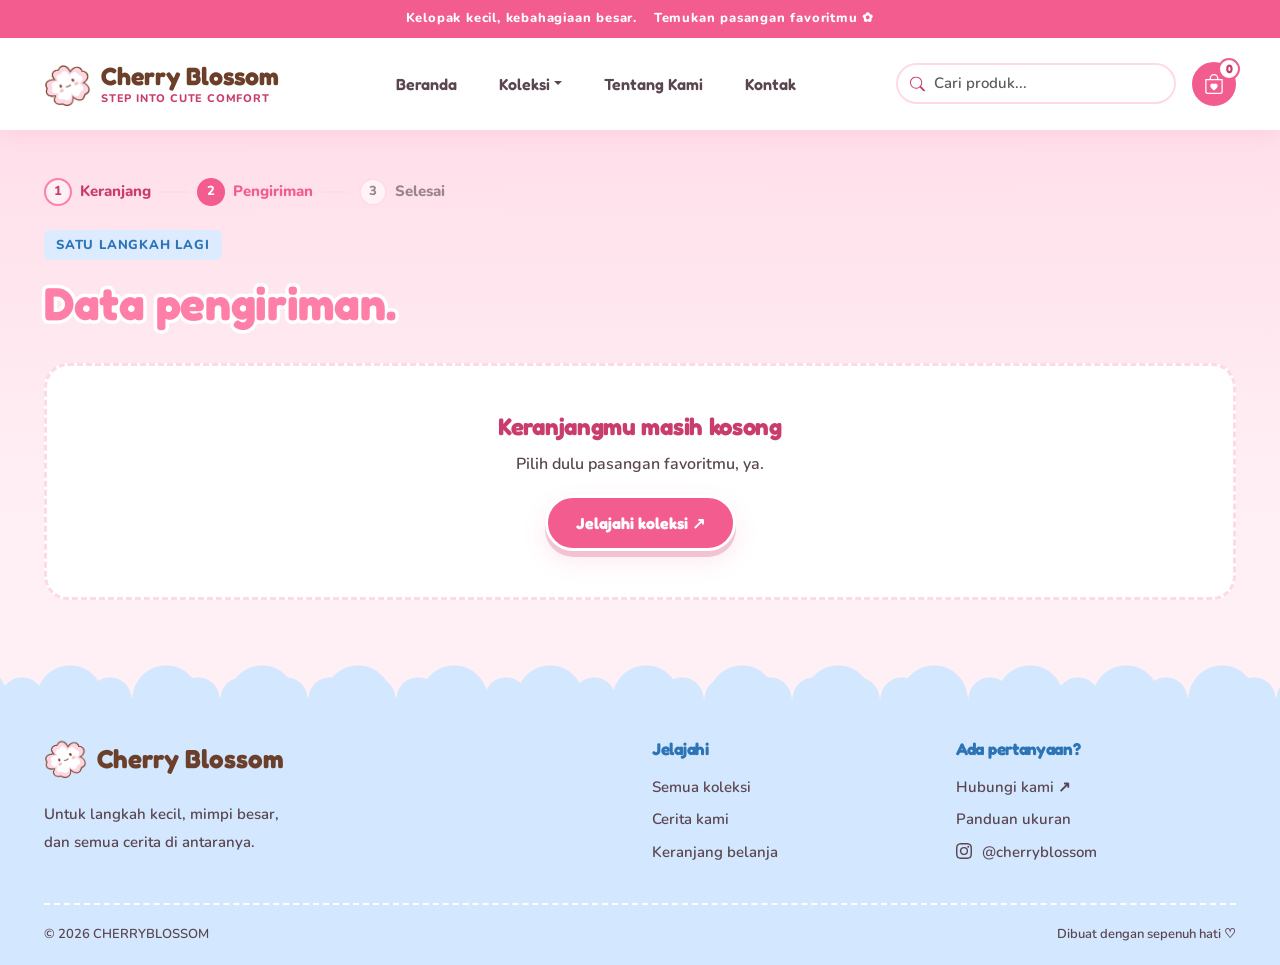
==== commit 84868509: "validasi form" ====
--- a/checkout.html
+++ b/checkout.html
@@ -86,20 +86,28 @@
 
             <div id="checkout-content" class="row g-4 g-lg-5">
 
-                <!-- Form data pengiriman (validasi cukup dengan atribut HTML) -->
+                <!-- Form data pengiriman, divalidasi bawaan HTML:
+                     - Nama: required, minlength 3, maxlength 60, pattern huruf (diawali huruf; boleh spasi, titik, apostrof)
+                     - No. HP: required, type tel, pattern 08 + 8-11 angka (total 10-13 digit), maxlength 13
+                     - Alamat: required, minlength 10, maxlength 200 (JS menambah cek trim() agar bukan hanya spasi)
+                     - Pembayaran: required (select)
+                     - Catatan: opsional, maxlength 200 -->
                 <div class="col-lg-7">
                     <form id="checkout-form" class="summary">
                         <div class="mb-3">
                             <label for="co-name" class="form-label">Nama lengkap</label>
-                            <input id="co-name" name="nama" type="text" class="form-control" minlength="3" required autocomplete="name">
+                            <input id="co-name" name="nama" type="text" class="form-control" minlength="3" maxlength="60" pattern="[A-Za-z][A-Za-z .']{2,59}" title="Isi nama dengan huruf, minimal 3 karakter" required autocomplete="name">
+                            <small class="field-hint">Isi nama dengan huruf, minimal 3 karakter.</small>
                         </div>
                         <div class="mb-3">
                             <label for="co-phone" class="form-label">Nomor HP/WhatsApp</label>
-                            <input id="co-phone" name="hp" type="tel" class="form-control" placeholder="08xxxxxxxxxx" pattern="[0-9]{10,13}" title="Isi 10–13 digit angka, tanpa spasi atau tanda strip" required autocomplete="tel">
+                            <input id="co-phone" name="hp" type="tel" class="form-control" placeholder="08xxxxxxxxxx" pattern="08[0-9]{8,11}" inputmode="numeric" maxlength="13" title="Diawali 08, total 10–13 digit angka tanpa spasi atau strip" required autocomplete="tel">
+                            <small class="field-hint">Diawali 08, total 10–13 digit angka tanpa spasi atau strip.</small>
                         </div>
                         <div class="mb-3">
                             <label for="co-address" class="form-label">Alamat lengkap</label>
-                            <textarea id="co-address" name="alamat" class="form-control" rows="3" required autocomplete="street-address"></textarea>
+                            <textarea id="co-address" name="alamat" class="form-control" rows="3" minlength="10" maxlength="200" required autocomplete="street-address"></textarea>
+                            <small class="field-hint">Isi alamat lengkap, minimal 10 karakter.</small>
                         </div>
                         <div class="mb-3">
                             <label for="co-payment" class="form-label">Metode pembayaran</label>
@@ -109,15 +117,17 @@
                                 <option>E-wallet</option>
                                 <option>Bayar di tempat/COD</option>
                             </select>
+                            <small class="field-hint">Pilih salah satu metode pembayaran.</small>
                         </div>
                         <div class="mb-4">
                             <label for="co-note" class="form-label">Catatan <span class="fw-normal">(opsional)</span></label>
-                            <textarea id="co-note" name="catatan" class="form-control" rows="2"></textarea>
+                            <textarea id="co-note" name="catatan" class="form-control" rows="2" maxlength="200"></textarea>
                         </div>
                         <div class="d-flex flex-wrap align-items-center gap-3">
                             <button class="btn btn-cherry" type="submit">Buat pesanan ↗</button>
                             <a class="btn btn-sm rounded-pill btn-outline-cherry" href="keranjang.html">← Kembali ke keranjang</a>
                         </div>
+                        <p id="checkout-status" role="status" class="status-message"></p>
                     </form>
                 </div>
 
@@ -184,13 +194,6 @@
                         </svg>
                         @cherryblossom
                     </a>
-                    <!-- Shopee (dibuka di tab baru) -->
-                    <a class="ig-link" href="https://shopee.co.id/" target="_blank" rel="noopener">
-                        <svg xmlns="http://www.w3.org/2000/svg" width="16" height="16" fill="currentColor" class="bi bi-shop" viewBox="0 0 16 16" aria-hidden="true">
-                            <path d="M2.97 1.35A1 1 0 0 1 3.73 1h8.54a1 1 0 0 1 .76.35l2.609 3.044A1.5 1.5 0 0 1 16 5.37v.255a2.375 2.375 0 0 1-4.25 1.458A2.37 2.37 0 0 1 9.875 8 2.37 2.37 0 0 1 8 7.083 2.37 2.37 0 0 1 6.125 8a2.37 2.37 0 0 1-1.875-.917A2.375 2.375 0 0 1 0 5.625V5.37a1.5 1.5 0 0 1 .361-.976zm1.78 4.275a1.375 1.375 0 0 0 2.75 0 .5.5 0 0 1 1 0 1.375 1.375 0 0 0 2.75 0 .5.5 0 0 1 1 0 1.375 1.375 0 1 0 2.75 0V5.37a.5.5 0 0 0-.12-.325L12.27 2H3.73L1.12 5.045A.5.5 0 0 0 1 5.37v.255a1.375 1.375 0 0 0 2.75 0 .5.5 0 0 1 1 0M1.5 8.5A.5.5 0 0 1 2 9v6h1v-5a1 1 0 0 1 1-1h3a1 1 0 0 1 1 1v5h6V9a.5.5 0 0 1 1 0v6h.5a.5.5 0 0 1 0 1H.5a.5.5 0 0 1 0-1H1V9a.5.5 0 0 1 .5-.5M4 15h3v-5H4zm5-5a1 1 0 0 1 1-1h2a1 1 0 0 1 1 1v3a1 1 0 0 1-1 1h-2a1 1 0 0 1-1-1zm3 0h-2v3h2z"/>
-                        </svg>
-                        Shopee
-                    </a>
                 </div>
             </div>
             <div class="footer-bottom d-flex flex-column flex-md-row justify-content-between gap-2">
--- a/css/style.css
+++ b/css/style.css
@@ -1169,6 +1169,35 @@
     font-size: 0.9375rem;
 }
 
+/* Validasi tanpa JS: warna muncul HANYA setelah pengguna mengisi kolom
+   (:user-invalid / :user-valid), bukan saat halaman baru dibuka */
+.form-control:user-invalid,
+.form-select:user-invalid,
+.form-check-input:user-invalid {
+    border-color: #EB7F8C;
+    box-shadow: 0 0 0 4px rgba(235, 127, 140, .18);
+}
+
+.form-control:user-valid,
+.form-select:user-valid {
+    border-color: #86CFA4;
+}
+
+/* Keterangan kecil merah di bawah kolom yang salah */
+.field-hint {
+    display: none;
+    margin-top: 6px;
+    font-size: 0.8125rem;
+    font-weight: 700;
+    color: #C9414E;
+}
+
+.form-control:user-invalid ~ .field-hint,
+.form-select:user-invalid ~ .field-hint,
+.form-check-input:user-invalid ~ .field-hint {
+    display: block;
+}
+
 /* Pesan hasil (berhasil ditambahkan, form terkirim, dll.) */
 .status-message {
     margin-top: 16px;
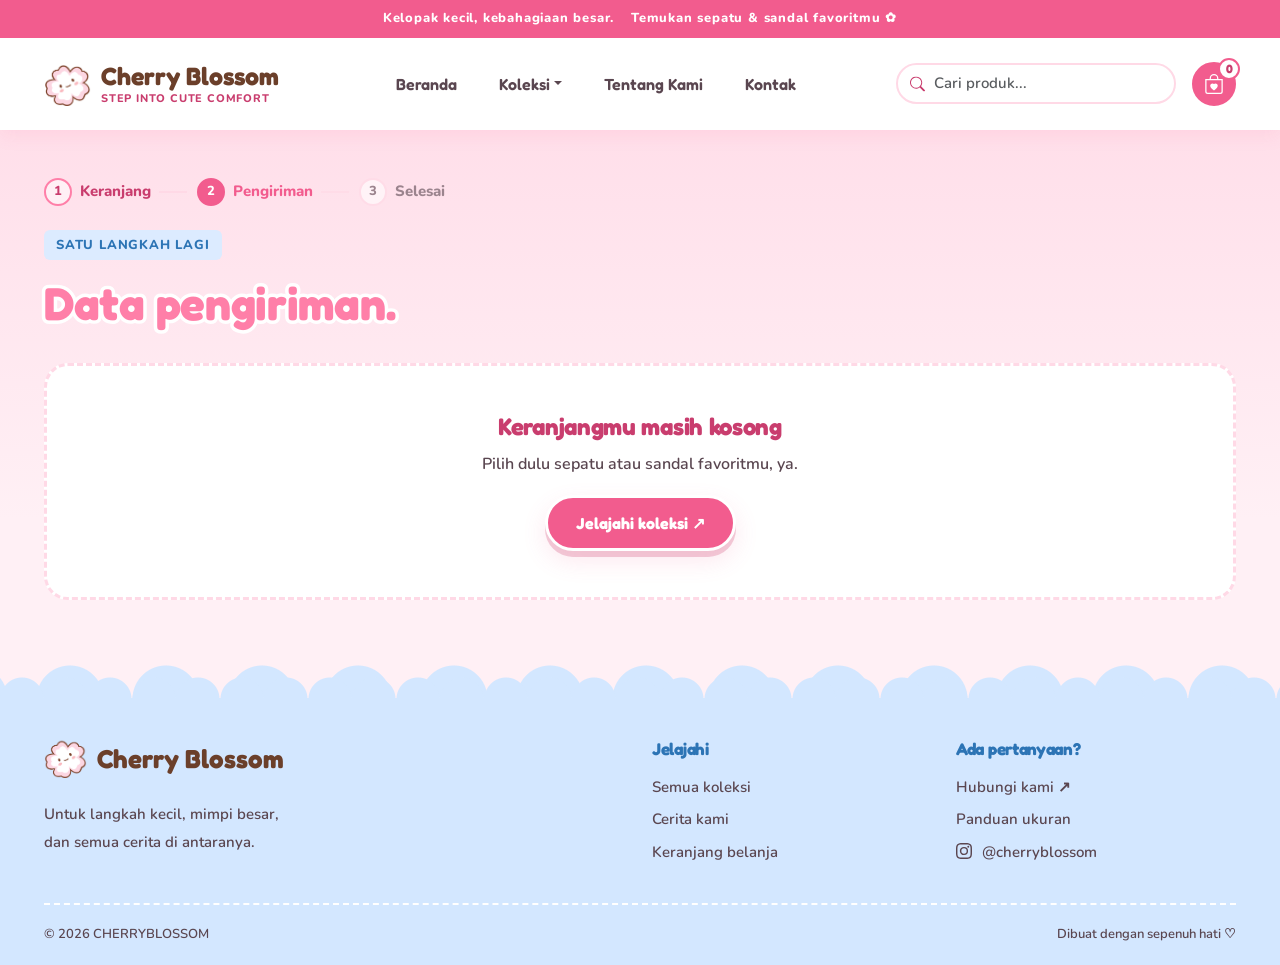
==== commit a91aa12b: "letak tombol form" ====
--- a/checkout.html
+++ b/checkout.html
@@ -14,7 +14,7 @@
     <!-- ===== HEADER ===== -->
     <header>
         <!-- ===== PENGUMUMAN ===== -->
-        <div class="announcement">Kelopak kecil, kebahagiaan besar. <span>Temukan pasangan favoritmu ✿</span></div>
+        <div class="announcement">Kelopak kecil, kebahagiaan besar. <span>Temukan sepatu &amp; sandal favoritmu ✿</span></div>
 
         <!-- ===== NAVBAR ===== -->
         <nav class="navbar navbar-expand-lg container">
@@ -80,7 +80,7 @@
             <!-- Pesan jika keranjang kosong (ditampilkan oleh js/script.js) -->
             <div id="checkout-empty" class="empty-state" hidden>
                 <h2>Keranjangmu masih kosong</h2>
-                <p>Pilih dulu pasangan favoritmu, ya.</p>
+                <p>Pilih dulu sepatu atau sandal favoritmu, ya.</p>
                 <a class="btn btn-cherry" href="produk.html">Jelajahi koleksi ↗</a>
             </div>
 
@@ -123,24 +123,34 @@
                             <label for="co-note" class="form-label">Catatan <span class="fw-normal">(opsional)</span></label>
                             <textarea id="co-note" name="catatan" class="form-control" rows="2" maxlength="200"></textarea>
                         </div>
-                        <div class="d-flex flex-wrap align-items-center gap-3">
-                            <button class="btn btn-cherry" type="submit">Buat pesanan ↗</button>
-                            <a class="btn btn-sm rounded-pill btn-outline-cherry" href="keranjang.html">← Kembali ke keranjang</a>
-                        </div>
+                        <!-- Tombol "Buat pesanan" dan "Kembali ke keranjang" ada di kolom kanan -->
                         <p id="checkout-status" role="status" class="status-message"></p>
                     </form>
                 </div>
 
-                <!-- Ringkasan pesanan (diisi js/script.js dari keranjang) -->
+                <!-- Ringkasan pesanan (diisi js/script.js dari keranjang) + tombol kembali.
+                     sticky-lg-top: menempel saat di-scroll, hanya di layar besar -->
                 <div class="col-lg-5">
-                    <aside class="summary">
-                        <h2>Ringkasan pesanan</h2>
-                        <ul id="order-items" class="order-list list-unstyled mb-0"></ul>
-                        <div class="total d-flex justify-content-between gap-2 mt-3">
-                            <span>Total</span>
-                            <strong id="order-total">Rp0</strong>
-                        </div>
-                    </aside>
+                    <div class="summary-sticky sticky-lg-top">
+                        <aside class="summary">
+                            <h2>Ringkasan pesanan</h2>
+                            <ul id="order-items" class="order-list list-unstyled mb-0"></ul>
+                            <div class="d-flex justify-content-between gap-2 my-3">
+                                <span>Biaya pengiriman</span>
+                                <span>Gratis</span>
+                            </div>
+                            <div class="total d-flex justify-content-between gap-2 my-3">
+                                <span>Total</span>
+                                <strong id="order-total">Rp0</strong>
+                            </div>
+                            <!-- Tombol di luar <form>: atribut form="checkout-form" membuatnya
+                                 tetap men-submit form tersebut, jadi validasi HTML tetap berjalan -->
+                            <button class="btn btn-cherry w-100" type="submit" form="checkout-form">Buat pesanan ↗</button>
+                            <p class="summary-note">Periksa kembali data pengirimanmu sebelum membuat pesanan.</p>
+                        </aside>
+
+                        <a class="btn btn-sm rounded-pill btn-outline-cherry mt-4" href="keranjang.html">← Kembali ke keranjang</a>
+                    </div>
                 </div>
 
             </div>
--- a/css/style.css
+++ b/css/style.css
@@ -1316,6 +1316,22 @@
     color: var(--blue-deep);
 }
 
+/* Keranjang & checkout: kolom ringkasan menempel di bawah header (tinggi header ±130px).
+   z-index rendah agar menu dropdown navbar tetap tampil di atasnya */
+.summary-sticky {
+    top: 150px;
+    z-index: 1;
+}
+
+/* Teks kecil di bawah tombol "Buat pesanan" */
+.summary .summary-note {
+    margin: 10px 0 0;
+    font-size: 0.8125rem;
+    font-weight: 600;
+    color: var(--text);
+    text-align: center;
+}
+
 /* Kotak pesan saat kosong (keranjang / hasil pencarian) */
 .empty-state {
     padding: 46px 20px;
